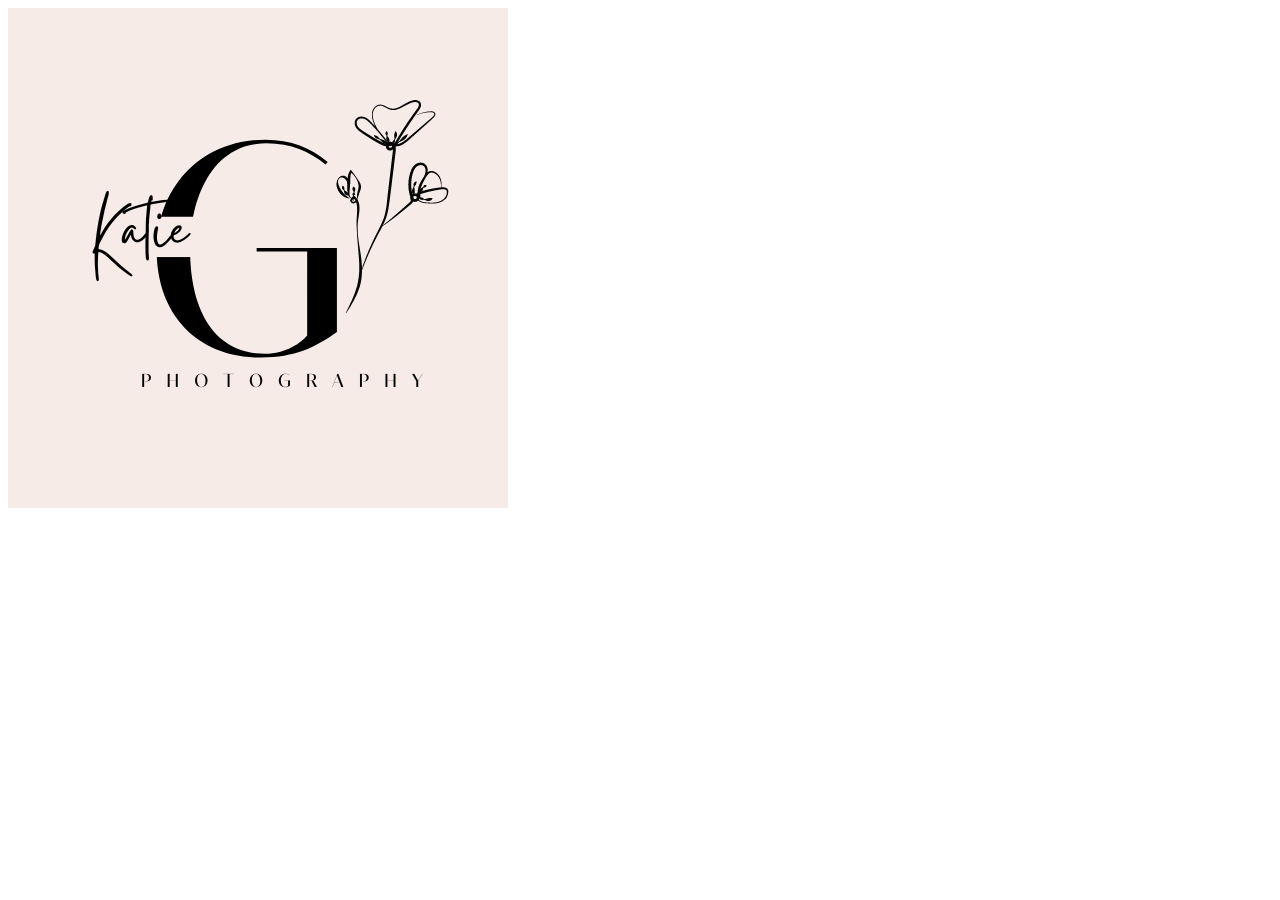
==== index.html @ 92a8cce5 "fontcolor" ====
<!DOCTYPE html>
<html lang="en">
<head>
    <meta charset="UTF-8">
    <meta http-equiv="X-UA-Compatible" content="IE=edge">
    <meta name="viewport" content="width=device-width, initial-scale=1.0">
    <title>Document</title>
    <link rel="styles" type="style" href="site-plan.css">
</head>
<body>
    <img src="images/KGL.png" alt="logo">
</body>
</html>
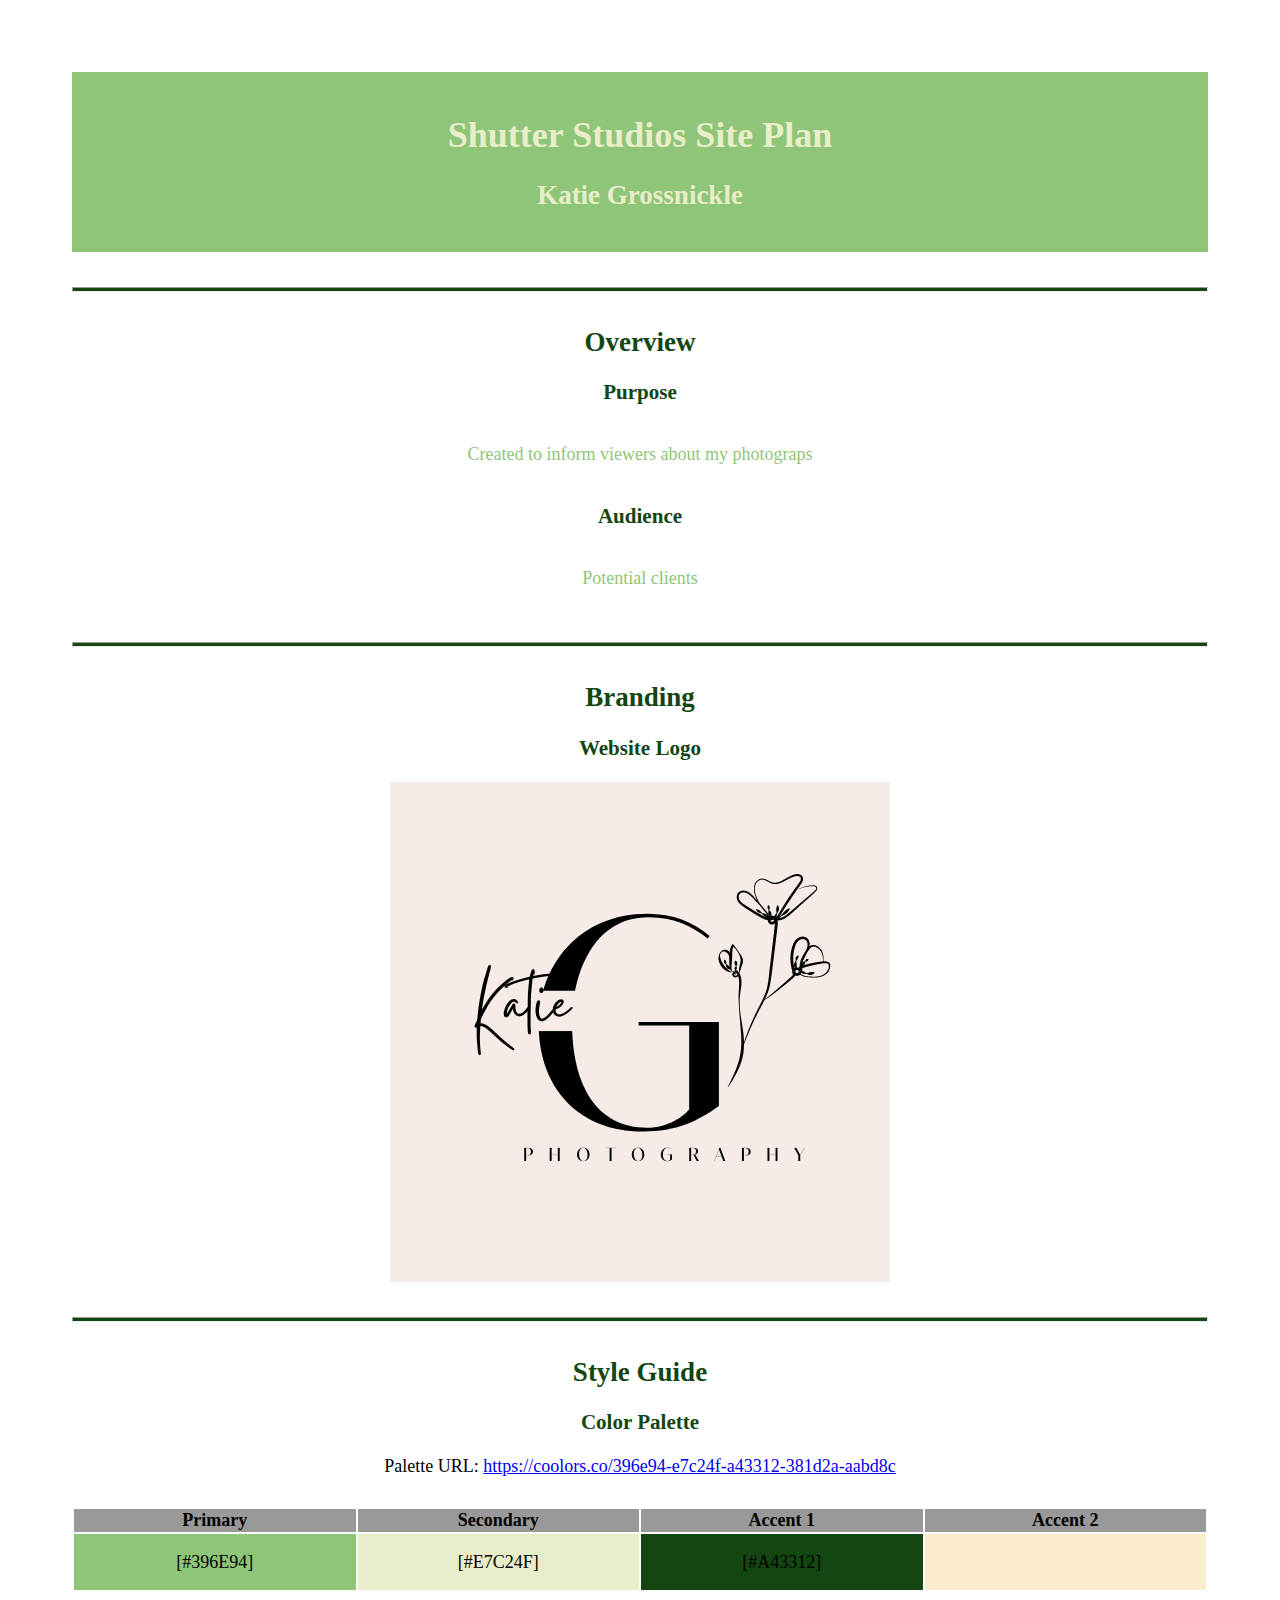
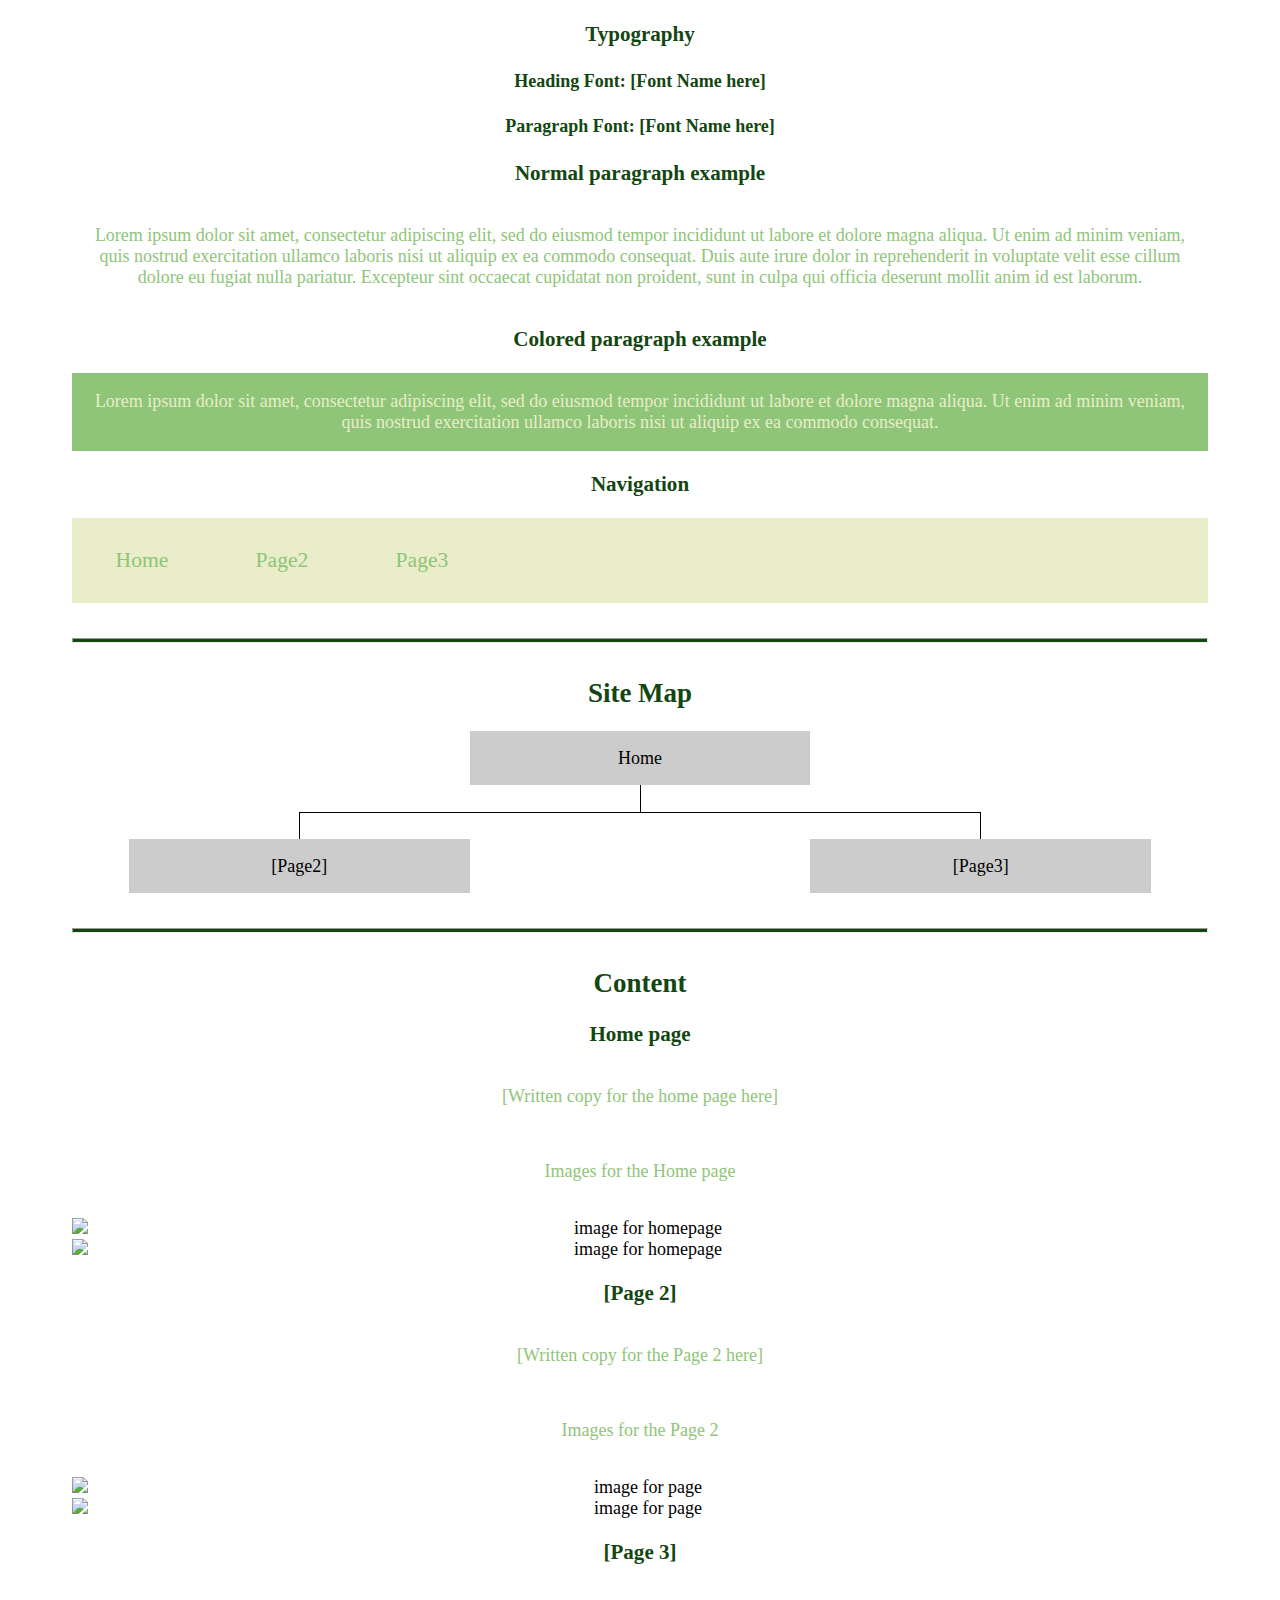
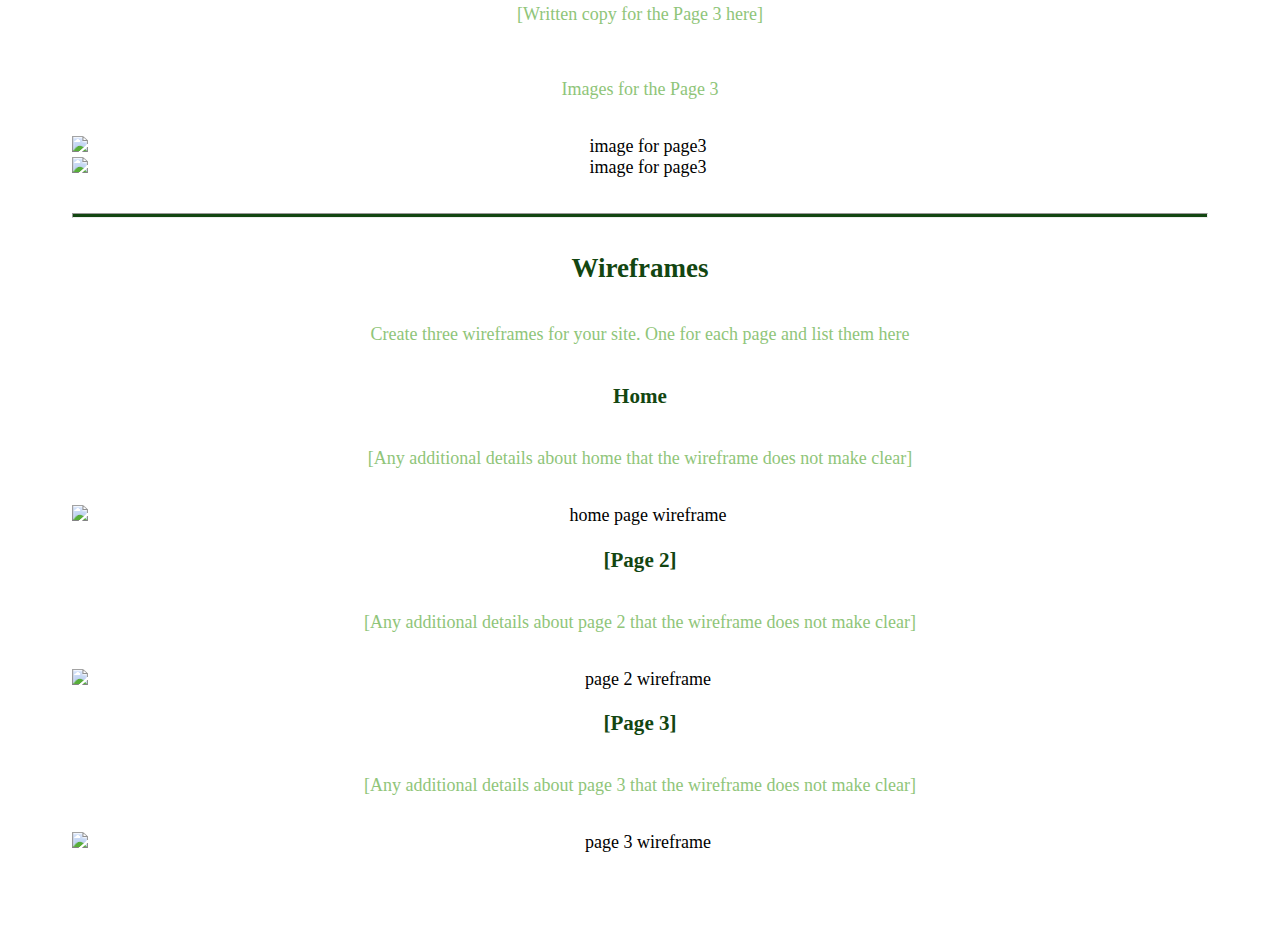
==== commit 22bc8929: "css" ====
--- a/index.html
+++ b/index.html
@@ -1,13 +1,179 @@
+
 <!DOCTYPE html>
-<html lang="en">
-<head>
-    <meta charset="UTF-8">
-    <meta http-equiv="X-UA-Compatible" content="IE=edge">
-    <meta name="viewport" content="width=device-width, initial-scale=1.0">
-    <title>Document</title>
-    <link rel="styles" type="style" href="site-plan.css">
-</head>
-<body>
-    <img src="images/KGL.png" alt="logo">
-</body>
+<html lang="en-us">
+    
+  <head>
+    <meta charset="utf-8">
+    <title>Site Plan</title>
+    <link type="text/css" rel="stylesheet" href="styles/site-plan.css">
+  </head>
+
+  <body>
+    <header>
+      <h1> Shutter Studios Site Plan</h1>
+      <h2>Katie Grossnickle</h2>
+      <!-- In the header above, add the name or your site, your name and class number. For example if you are in section 3 you would put WDD 130.03 -->
+    </header>
+    <main>
+
+      <!-- ------------------------Steps 2-3------------------------------ -->
+      <hr>
+      <h2>Overview</h2>
+      <h3>Purpose</h3>
+      <p>Created to inform viewers about my photograps</p>  <!-- change this -->
+
+
+      <h3>Audience</h3>
+      <p>Potential clients</p>  <!-- change this -->
+
+      <hr>
+      <h2>Branding</h2>
+      <h3>Website Logo</h3>
+      <!-- Replace this with some sort of logo for your site.  A logo can be as simple as the name of your site in a nice font :) -->
+      <img src="images/KGL.png" alt="logo">
+      <hr>
+      <h2>
+        Style Guide
+      </h2>
+
+      <!-- ------------------------Steps 4-8------------------------------ -->
+
+      <h3>
+        Color Palette
+      </h3>
+      <!--  The colors you choose for a website are one of the most important decisions you will make. Follow the instructions on the activity in iLearn then return and replace the color codes below with the hex color codes (the 6 digit numbers that show at the bottom of each color) for the colors you have chosen below.  You should have at least 2 colors but do not have to fill in all 4 if you do not need them.  -->
+
+      <!-- Copy and paste the URL to your finished palette below Make sure to paste it into both spots -->
+      Palette URL: <a href="https://coolors.co/396e94-e7c24f-a43312-381d2a-aabd8c" target="_blank">https://coolors.co/396e94-e7c24f-a43312-381d2a-aabd8c</a>
+
+
+      <table class="colors">
+        <tr><th>Primary</th><th>Secondary</th><th>Accent 1</th><th>Accent 2</th></tr>
+        <!-- Replace the numbers in the boxes below with your hex color codes. Then switch to the site-plan.css file and change your colors there as well. -->
+        <tr><td class="primary">[#396E94]</td><td class="secondary">[#E7C24F]</td><td class="accent1">[#A43312]</td><td class="accent2"></td></tr>
+      </table>
+
+      <!-- ------------------------Step 9------------------------------ -->
+
+      <h3>
+        Typography
+      </h3>
+      <!-- Choose a font for your paragraphs (body copy) and headlines. What font(s) have you chosen? Why did you choose what you did?  Make sure to review the list of web safe fonts at W3Schools.org as a starting point.  Think also about which of your colors above you might use for background and font colors. -->
+
+      <h4>
+        Heading Font: [Font Name here]  <!-- change this -->
+      </h4>
+      <h4>
+        Paragraph Font: [Font Name here]  <!-- change this -->
+      </h4>
+      <h3>
+        Normal paragraph example
+      </h3>
+      <p>
+        Lorem ipsum dolor sit amet, consectetur adipiscing elit, sed do eiusmod tempor incididunt ut labore et dolore magna aliqua. Ut enim ad minim veniam, quis nostrud exercitation ullamco laboris nisi ut aliquip ex ea commodo consequat. Duis aute irure dolor in reprehenderit in voluptate velit esse cillum dolore eu fugiat nulla pariatur. Excepteur sint occaecat cupidatat non proident, sunt in culpa qui officia deserunt mollit anim id est laborum.
+      </p>
+      <h3>
+        Colored paragraph example
+      </h3>
+      <p class="colored">
+        Lorem ipsum dolor sit amet, consectetur adipiscing elit, sed do eiusmod tempor incididunt ut labore et dolore magna aliqua. Ut enim ad minim veniam, quis nostrud exercitation ullamco laboris nisi ut aliquip ex ea commodo consequat. 
+      </p>
+
+      <!-- ------------------------Step 10------------------------------ -->
+
+      <h3>
+        Navigation
+      </h3>
+      <!-- Think about how you want your navigation bar to look. In the site-plan.css file change the colors to your colors to get the look you desire. --> 
+      <nav>
+        <a href="#">Home</a>
+        <a href="#">Page2</a>
+        <a href="#">Page3</a>
+      </nav>
+      <hr>
+      <h2>
+        Site Map
+      </h2>
+      <div class="sitemap">
+        <div class="sm-home">
+          Home
+        </div>
+        <div class="sm-page2">
+          [Page2] <!-- change this -->
+        </div>
+        <div class="sm-page3">
+          [Page3]  <!-- change this -->
+        </div>
+
+        <div class="top">
+          &nbsp;
+        </div>
+        <div class="left">
+          &nbsp;
+        </div>
+        <div class="right">
+          &nbsp;
+        </div>
+
+      </div>
+
+      <!-- --------Content Section -------------- -->
+      <hr>
+      <h2>
+        Content
+      </h2>
+      <h3>Home page</h3>
+      <p>
+        [Written copy for the home page here]
+      </p>
+      <p>Images for the Home page</p>
+        <img src="#" alt="image for homepage">
+        <img src="#" alt="image for homepage">
+
+      </ul>
+      <h3>[Page 2]</h3>
+      <p>
+        [Written copy for the Page 2 here]
+      </p>
+      <p>Images for the Page 2</p>
+        <img src="#" alt="image for page">
+        <img src="#" alt="image for page">
+
+      </ul>
+      <h3>[Page 3]</h3>
+      <p>
+        [Written copy for the Page 3 here]
+      </p>
+      <p>Images for the Page 3</p>
+        <img src="#" alt="image for page3">
+        <img src="#" alt="image for page3">
+
+      </ul>
+      <hr>
+      <h2>
+        Wireframes
+      </h2>
+      <p>
+        Create three wireframes for your site. One for each page and list them here</p>
+
+      <h3>Home</h3>
+      <p>         
+        [Any additional details about home that the wireframe does not make clear]
+      </p>
+      <img src="#" alt="home page wireframe">
+
+      <h3>[Page 2]</h3>
+      <p>         
+        [Any additional details about page 2 that the wireframe does not make clear]
+      </p>
+      <img src="#" alt="page 2 wireframe">
+
+      <h3>[Page 3]</h3>
+      <p>         
+        [Any additional details about page 3 that the wireframe does not make clear]
+      </p>
+      <img src="#" alt="page 3 wireframe">
+    </main>
+  </body>
+
 </html>--- a/styles/site-plan.css
+++ b/styles/site-plan.css
@@ -0,0 +1,175 @@
+/* if you are using any Google fonts change the font names below to your fonts. 
+Any spaces in your font name should be replaced with a +. 
+Fonts are separated by a | */
+@import url('https://https://fonts.google.com/share?selection.family=Julius%20Sans%20One%7CMarcellus.googleapis.com/css?family=IM+Fell+French+Canon+SC|Lato');
+
+:root {
+  /* change the values below to your colors from your palette */
+  --primary-color: #8fc579 ;
+  --secondary-color: #E9EDC9 ;
+  --accent1-color: #134611;
+  --accent2-color: #faedcd;
+
+  /* change the values below to your chosen font(s) */
+  --heading-font: "Julius Sans One";
+  --paragraph-font: "Marcellus";
+
+  /* these colors below should be chosen from among your palette colors above */
+  --headline-color-on-white: #134611;  /* headlines on a white background */ 
+  --headline-color-on-color: #E9EDC9; /* headlines on a colored background */ 
+  --paragraph-color-on-white: #8fc579; /* paragraph text on a white background */ 
+  --paragraph-color-on-color: #E9EDC9; /* paragraph text on a colored background */ 
+  --paragraph-background-color: #8fc579  ;
+  --nav-link-color: #8fc579;
+  --nav-background-color: #E9EDC9;
+  --nav-hover-link-color: #E9EDC9;
+  --nav-hover-background-color: #8fc579;
+}
+
+
+/*  Look around below...but DON'T CHANGE ANYTHING! */
+
+body {
+  max-width: 1200px;
+  margin: 0 auto;
+  padding: 4em;
+  font-size: 18px;
+  text-align: center;
+}
+img {
+  display: block;
+  margin: 0 auto;
+}
+h1, h2, h3, h4, h5, h6 {
+  font-family: var(--heading-font);
+  color: var(--headline-color-on-white);
+}
+h2 {
+  text-align: center;
+}
+hr {
+  height: 3px;
+  margin: 35px 0;
+  background: var(--accent1-color);
+}
+header {
+  padding: 1em;
+  text-align: center;
+  color: var(--headline-color-on-color);
+  background-color: var(--paragraph-background-color);
+}
+header > h1, header > h2 {
+  color: var(--headline-color-on-color);
+}
+
+p {
+  font-family: var(--paragraph-font);
+  color: var(--paragraph-color-on-white);
+  padding: 1em;
+}
+.colors {
+  width: 100%;
+  min-width: 350px;
+  margin: 30px auto;
+  text-align: center;
+}
+.colors th {
+  background-color: #999;
+}
+.colors td{
+  width: 25%;
+  height: 3em;
+}
+
+.primary {
+  background-color: var(--primary-color);
+}
+.secondary {
+  background-color: var(--secondary-color);
+}
+.accent1 {
+  background-color: var(--accent1-color);
+}
+.accent2{
+  background-color: var(--accent2-color);
+}
+
+p.colored {
+  background-color: var(--paragraph-background-color);
+  color: var(--paragraph-color-on-color);
+}
+
+nav {
+  background-color: var(--nav-background-color);
+  line-height: 3em;
+  text-align: center;
+  font-size: 1.2em;
+}
+nav  {
+  list-style-type: none;
+  display: flex;
+
+}
+nav a {
+  padding:1em;
+  min-width: 120px;
+  text-decoration: none;
+  padding: 10px;
+
+}
+nav a:link, nav a:visited {
+  color: var(--nav-link-color);
+}
+nav a:hover {
+  color: var(--nav-hover-link-color);
+  background-color: var(--nav-hover-background-color);
+}
+
+.sitemap {
+  display: grid;
+  justify-content: center;
+
+  grid-template-columns: repeat(6, 15%);
+  grid-template-rows: 3em 1.5em 1.5em 3em;
+  grid-template-areas: ". . home home . ."
+    ". . . top . ."
+    ". left left right right ."
+    "page2 page2 . . page3 page3";
+}
+.sitemap > div {
+
+  text-align: center;
+
+}
+.sm-home {
+  grid-area: home;
+  background-color: #ccc;
+  line-height: 3em;
+}
+.sm-page2 {
+  grid-area: page2;
+  background-color: #ccc;
+  line-height: 3em;
+}
+.sm-page3 {
+  grid-area: page3;
+  background-color: #ccc;
+  line-height: 3em;
+}
+
+.top {
+  grid-area: top;
+  border-left: 1px solid;
+}
+
+.left {
+  grid-area: left;
+  border-top: 1px solid;
+  border-left: 1px solid;
+}
+
+.right {
+  grid-area: right;
+  border-top: 1px solid;
+  border-right: 1px solid;
+}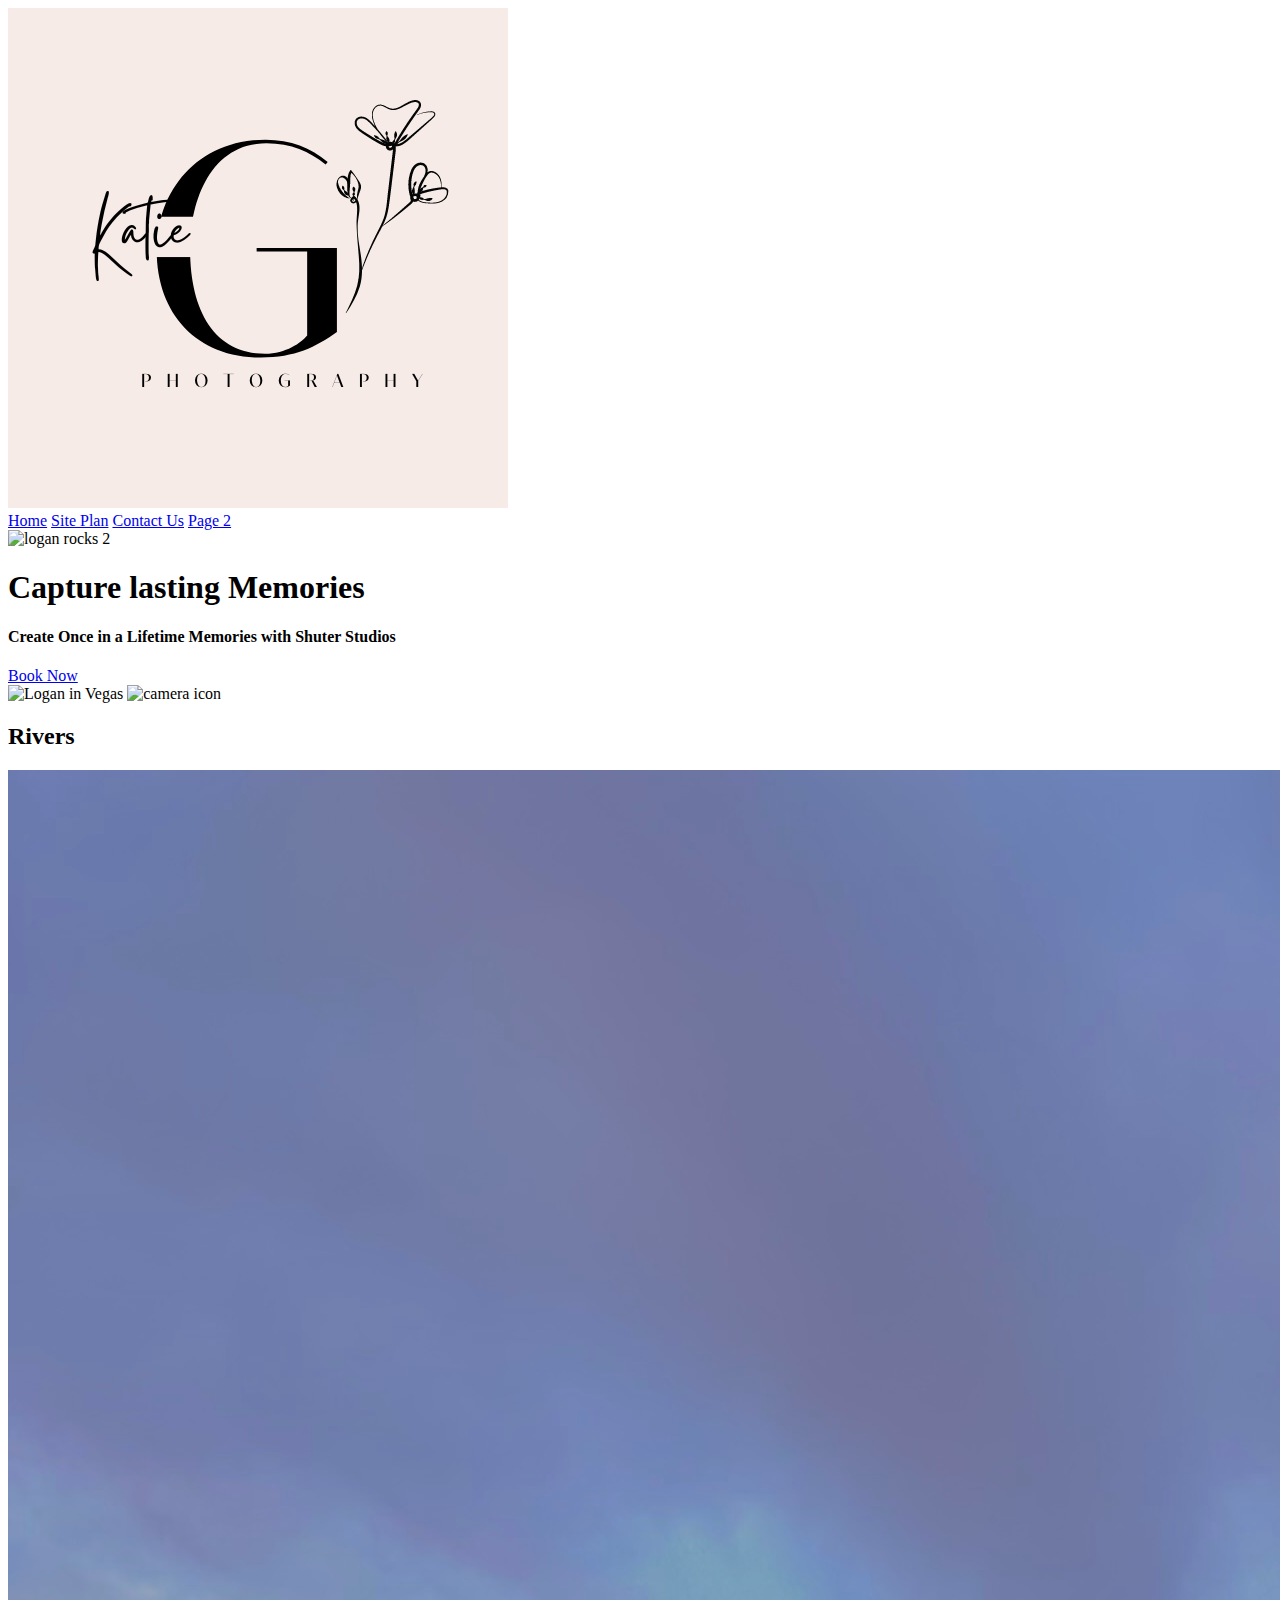
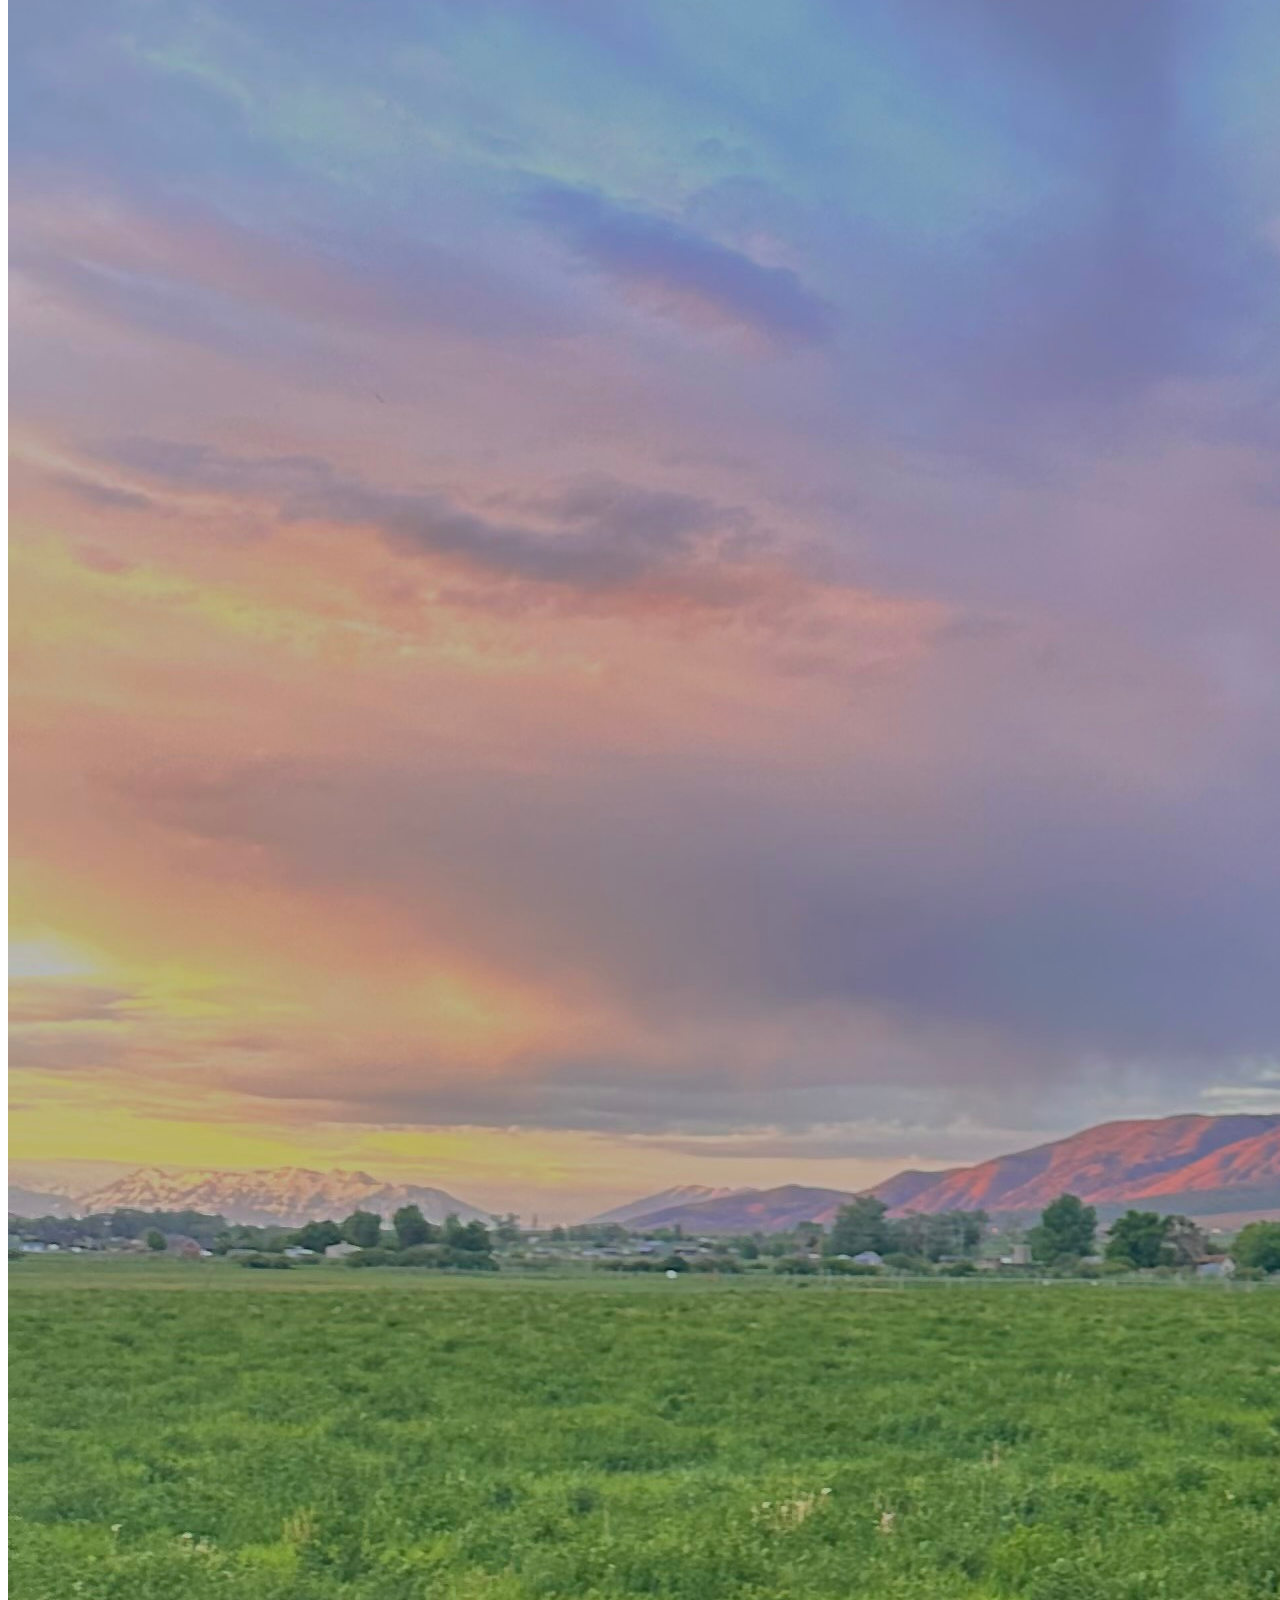
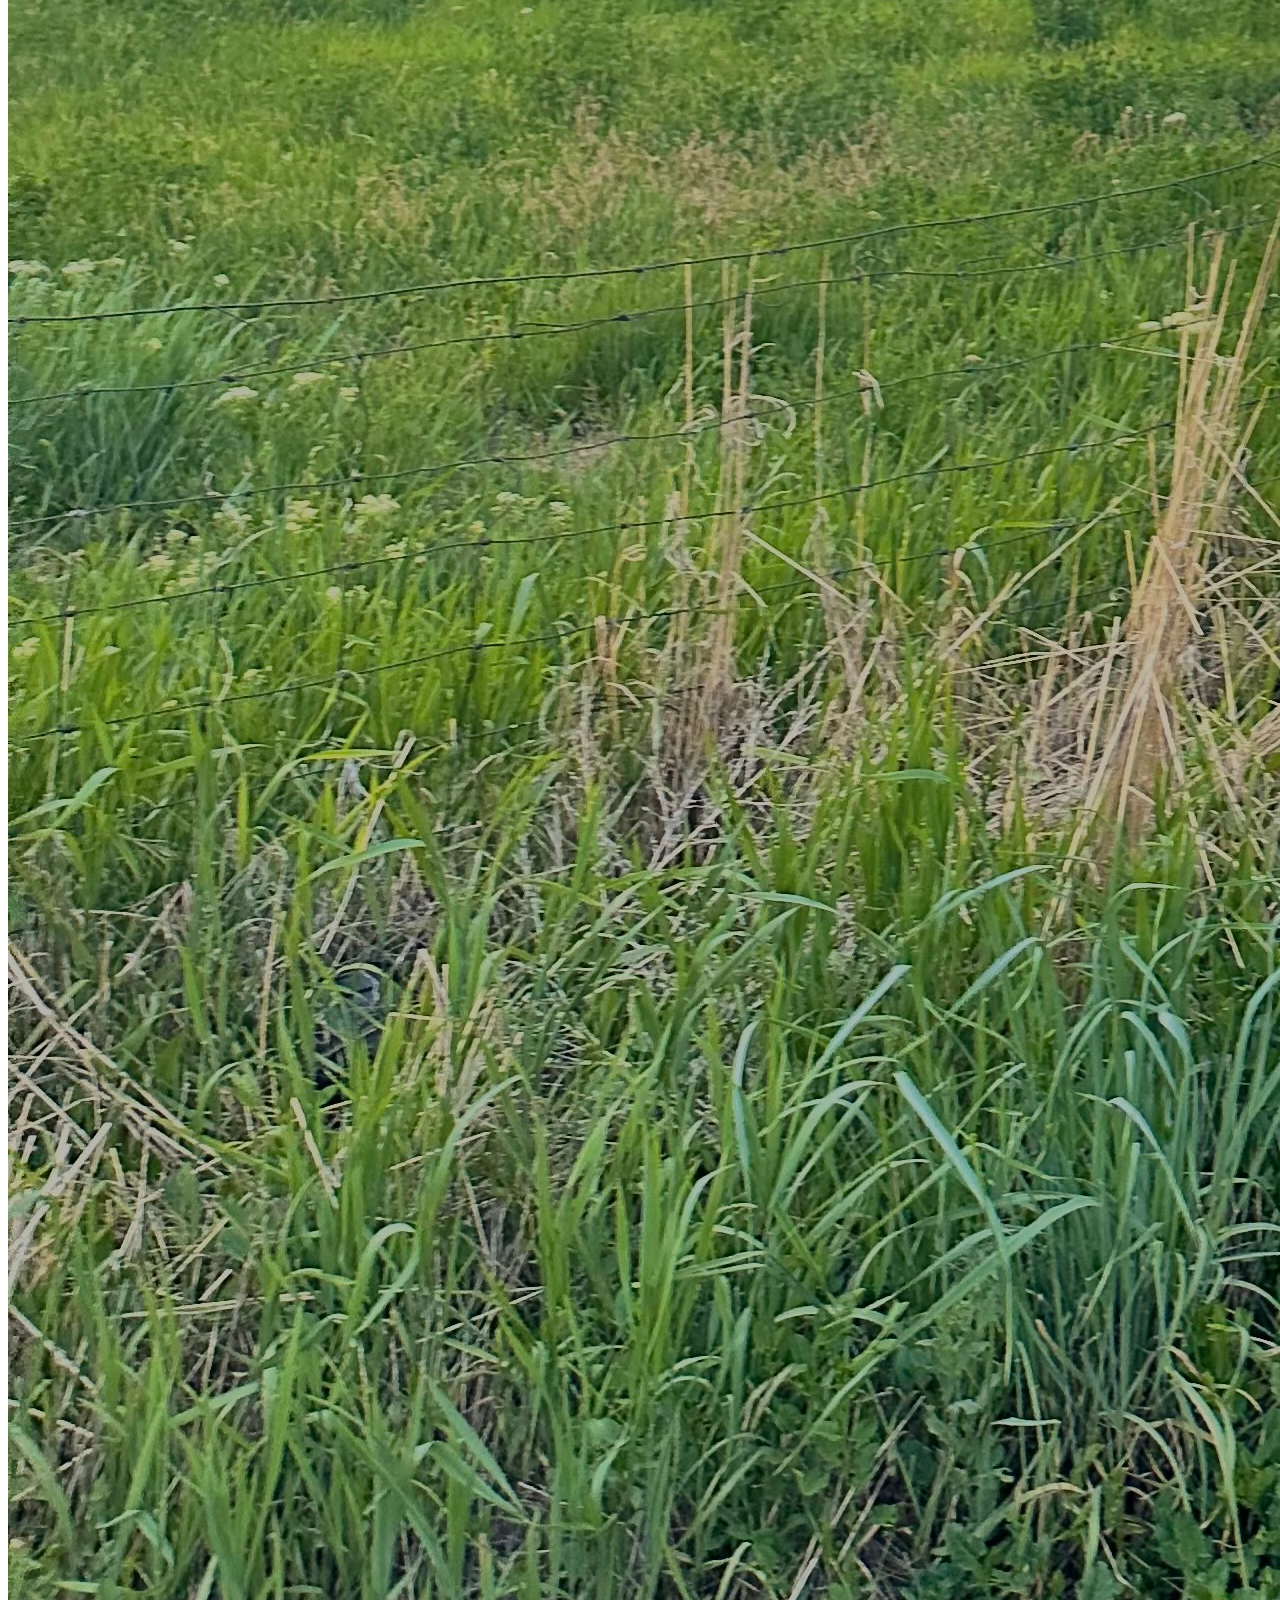
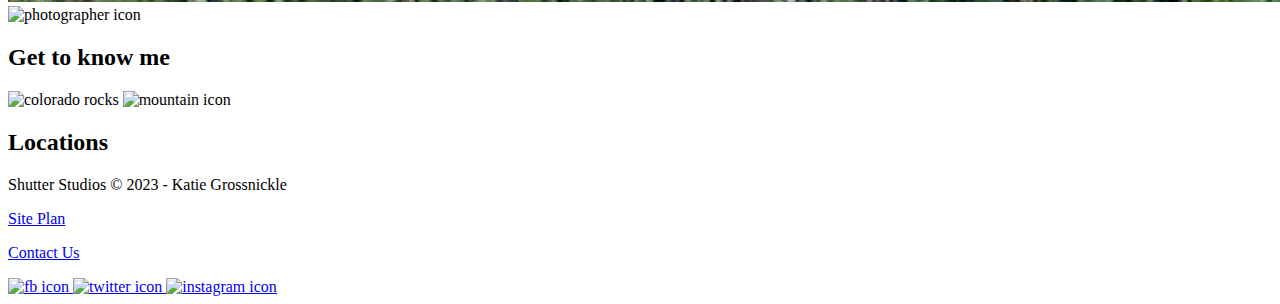
==== commit fb6721ca: "3pages" ====
--- a/index.html
+++ b/index.html
@@ -1,179 +1,72 @@
-
+<!-- https://katiegro.github.io/WDD/wwr/index.html-->
 <!DOCTYPE html>
-<html lang="en-us">
+<html lang="en">
+<head>
+    <link rel="stylesheet" href="styles/style.css">
+    <meta charset="UTF-8">
+    <meta http-equiv="X-UA-Compatible" content="IE=edge">
+    <meta name="viewport" content="width=device-width, initial-scale=1.0">
+    <title>Shutter Studios| Home</title>
+</head>
+<body>
+    <div id="content">
     
-  <head>
-    <meta charset="utf-8">
-    <title>Site Plan</title>
-    <link type="text/css" rel="stylesheet" href="styles/site-plan.css">
-  </head>
-
-  <body>
     <header>
-      <h1> Shutter Studios Site Plan</h1>
-      <h2>Katie Grossnickle</h2>
-      <!-- In the header above, add the name or your site, your name and class number. For example if you are in section 3 you would put WDD 130.03 -->
+        <a id="logo_link" href="index.html">
+            <img class="logo" src="images/KGL.png" alt="Shutter Studios">
+        </a>
+        <nav>
+            <a href="index.html">Home</a>
+            <a href="site-plan.html">Site Plan</a>
+            <a href="contactus.html">Contact Us</a>
+            <a href="#">Page 2</a>  
+        </nav>
     </header>
-    <main>
-
-      <!-- ------------------------Steps 2-3------------------------------ -->
-      <hr>
-      <h2>Overview</h2>
-      <h3>Purpose</h3>
-      <p>Created to inform viewers about my photograps</p>  <!-- change this -->
-
-
-      <h3>Audience</h3>
-      <p>Potential clients</p>  <!-- change this -->
-
-      <hr>
-      <h2>Branding</h2>
-      <h3>Website Logo</h3>
-      <!-- Replace this with some sort of logo for your site.  A logo can be as simple as the name of your site in a nice font :) -->
-      <img src="images/KGL.png" alt="logo">
-      <hr>
-      <h2>
-        Style Guide
-      </h2>
-
-      <!-- ------------------------Steps 4-8------------------------------ -->
-
-      <h3>
-        Color Palette
-      </h3>
-      <!--  The colors you choose for a website are one of the most important decisions you will make. Follow the instructions on the activity in iLearn then return and replace the color codes below with the hex color codes (the 6 digit numbers that show at the bottom of each color) for the colors you have chosen below.  You should have at least 2 colors but do not have to fill in all 4 if you do not need them.  -->
-
-      <!-- Copy and paste the URL to your finished palette below Make sure to paste it into both spots -->
-      Palette URL: <a href="https://coolors.co/396e94-e7c24f-a43312-381d2a-aabd8c" target="_blank">https://coolors.co/396e94-e7c24f-a43312-381d2a-aabd8c</a>
-
-
-      <table class="colors">
-        <tr><th>Primary</th><th>Secondary</th><th>Accent 1</th><th>Accent 2</th></tr>
-        <!-- Replace the numbers in the boxes below with your hex color codes. Then switch to the site-plan.css file and change your colors there as well. -->
-        <tr><td class="primary">[#396E94]</td><td class="secondary">[#E7C24F]</td><td class="accent1">[#A43312]</td><td class="accent2"></td></tr>
-      </table>
-
-      <!-- ------------------------Step 9------------------------------ -->
-
-      <h3>
-        Typography
-      </h3>
-      <!-- Choose a font for your paragraphs (body copy) and headlines. What font(s) have you chosen? Why did you choose what you did?  Make sure to review the list of web safe fonts at W3Schools.org as a starting point.  Think also about which of your colors above you might use for background and font colors. -->
-
-      <h4>
-        Heading Font: [Font Name here]  <!-- change this -->
-      </h4>
-      <h4>
-        Paragraph Font: [Font Name here]  <!-- change this -->
-      </h4>
-      <h3>
-        Normal paragraph example
-      </h3>
-      <p>
-        Lorem ipsum dolor sit amet, consectetur adipiscing elit, sed do eiusmod tempor incididunt ut labore et dolore magna aliqua. Ut enim ad minim veniam, quis nostrud exercitation ullamco laboris nisi ut aliquip ex ea commodo consequat. Duis aute irure dolor in reprehenderit in voluptate velit esse cillum dolore eu fugiat nulla pariatur. Excepteur sint occaecat cupidatat non proident, sunt in culpa qui officia deserunt mollit anim id est laborum.
-      </p>
-      <h3>
-        Colored paragraph example
-      </h3>
-      <p class="colored">
-        Lorem ipsum dolor sit amet, consectetur adipiscing elit, sed do eiusmod tempor incididunt ut labore et dolore magna aliqua. Ut enim ad minim veniam, quis nostrud exercitation ullamco laboris nisi ut aliquip ex ea commodo consequat. 
-      </p>
-
-      <!-- ------------------------Step 10------------------------------ -->
-
-      <h3>
-        Navigation
-      </h3>
-      <!-- Think about how you want your navigation bar to look. In the site-plan.css file change the colors to your colors to get the look you desire. --> 
-      <nav>
-        <a href="#">Home</a>
-        <a href="#">Page2</a>
-        <a href="#">Page3</a>
-      </nav>
-      <hr>
-      <h2>
-        Site Map
-      </h2>
-      <div class="sitemap">
-        <div class="sm-home">
-          Home
+    <div id="hero">
+        <div id="hero-box">
+            <img id="hero-img" src="images/loganrocks2.JPG" alt="logan rocks 2">
         </div>
-        <div class="sm-page2">
-          [Page2] <!-- change this -->
+        <section id="hero-msg">
+            <h1 class="home-title"> Capture lasting Memories</h1>
+            <h4> Create Once in a Lifetime Memories with Shuter Studios </h4>
+            <div class="button-box">
+                <a class="book" href="contactus.html">Book Now</a>  
+             </div>
+        </section>
+    </div>
+    <main class="home-grid">
+        <section class="Styles">
+            <img class="card-img" src="images/logan2.JPG" alt="Logan in Vegas">
+            <img class="icon" src="images/photography.png" alt="camera icon">
+            <h2> Rivers</h2>
+        </section>
+        <section class="personal">
+            <img class="card-img" src="images/mephoto.jpeg" alt="me with camera">
+            <img class="icon" src="images/photographer.png" alt="photographer icon">
+            <h2>Get to know me</h2>
+        </section>
+        <section class="locations-card"> 
+            <img class="card-img" src="images/IMG-0906.jpg" alt="colorado rocks">
+            <img class="icon" src="images/mountain.png" alt="mountain icon">
+            <h2>Locations</h2>
+        </section>
+    </main>
+    <footer>
+        <p>Shutter Studios &copy; 2023 - Katie Grossnickle </p>
+        <p><a href="site-plan.html">Site Plan</a></p>
+        <p><a href="contactus.html">Contact Us</a></p>
+        <div class="social">
+            <a href="https://facebook.com">
+                <img src="images/facebook.png" alt="fb icon">
+            </a>
+            <a href="https://twitter.com">
+                <img src="images/twitter-sign.png" alt="twitter icon">
+            </a>
+            <a href="https://instagram.com">
+                <img src="images/instagram.png" alt="instagram icon">
+            </a>
         </div>
-        <div class="sm-page3">
-          [Page3]  <!-- change this -->
-        </div>
-
-        <div class="top">
-          &nbsp;
-        </div>
-        <div class="left">
-          &nbsp;
-        </div>
-        <div class="right">
-          &nbsp;
-        </div>
-
-      </div>
-
-      <!-- --------Content Section -------------- -->
-      <hr>
-      <h2>
-        Content
-      </h2>
-      <h3>Home page</h3>
-      <p>
-        [Written copy for the home page here]
-      </p>
-      <p>Images for the Home page</p>
-        <img src="#" alt="image for homepage">
-        <img src="#" alt="image for homepage">
-
-      </ul>
-      <h3>[Page 2]</h3>
-      <p>
-        [Written copy for the Page 2 here]
-      </p>
-      <p>Images for the Page 2</p>
-        <img src="#" alt="image for page">
-        <img src="#" alt="image for page">
-
-      </ul>
-      <h3>[Page 3]</h3>
-      <p>
-        [Written copy for the Page 3 here]
-      </p>
-      <p>Images for the Page 3</p>
-        <img src="#" alt="image for page3">
-        <img src="#" alt="image for page3">
-
-      </ul>
-      <hr>
-      <h2>
-        Wireframes
-      </h2>
-      <p>
-        Create three wireframes for your site. One for each page and list them here</p>
-
-      <h3>Home</h3>
-      <p>         
-        [Any additional details about home that the wireframe does not make clear]
-      </p>
-      <img src="#" alt="home page wireframe">
-
-      <h3>[Page 2]</h3>
-      <p>         
-        [Any additional details about page 2 that the wireframe does not make clear]
-      </p>
-      <img src="#" alt="page 2 wireframe">
-
-      <h3>[Page 3]</h3>
-      <p>         
-        [Any additional details about page 3 that the wireframe does not make clear]
-      </p>
-      <img src="#" alt="page 3 wireframe">
-    </main>
-  </body>
-
-</html>+    </footer>
+</div>
+</body>
+</html>
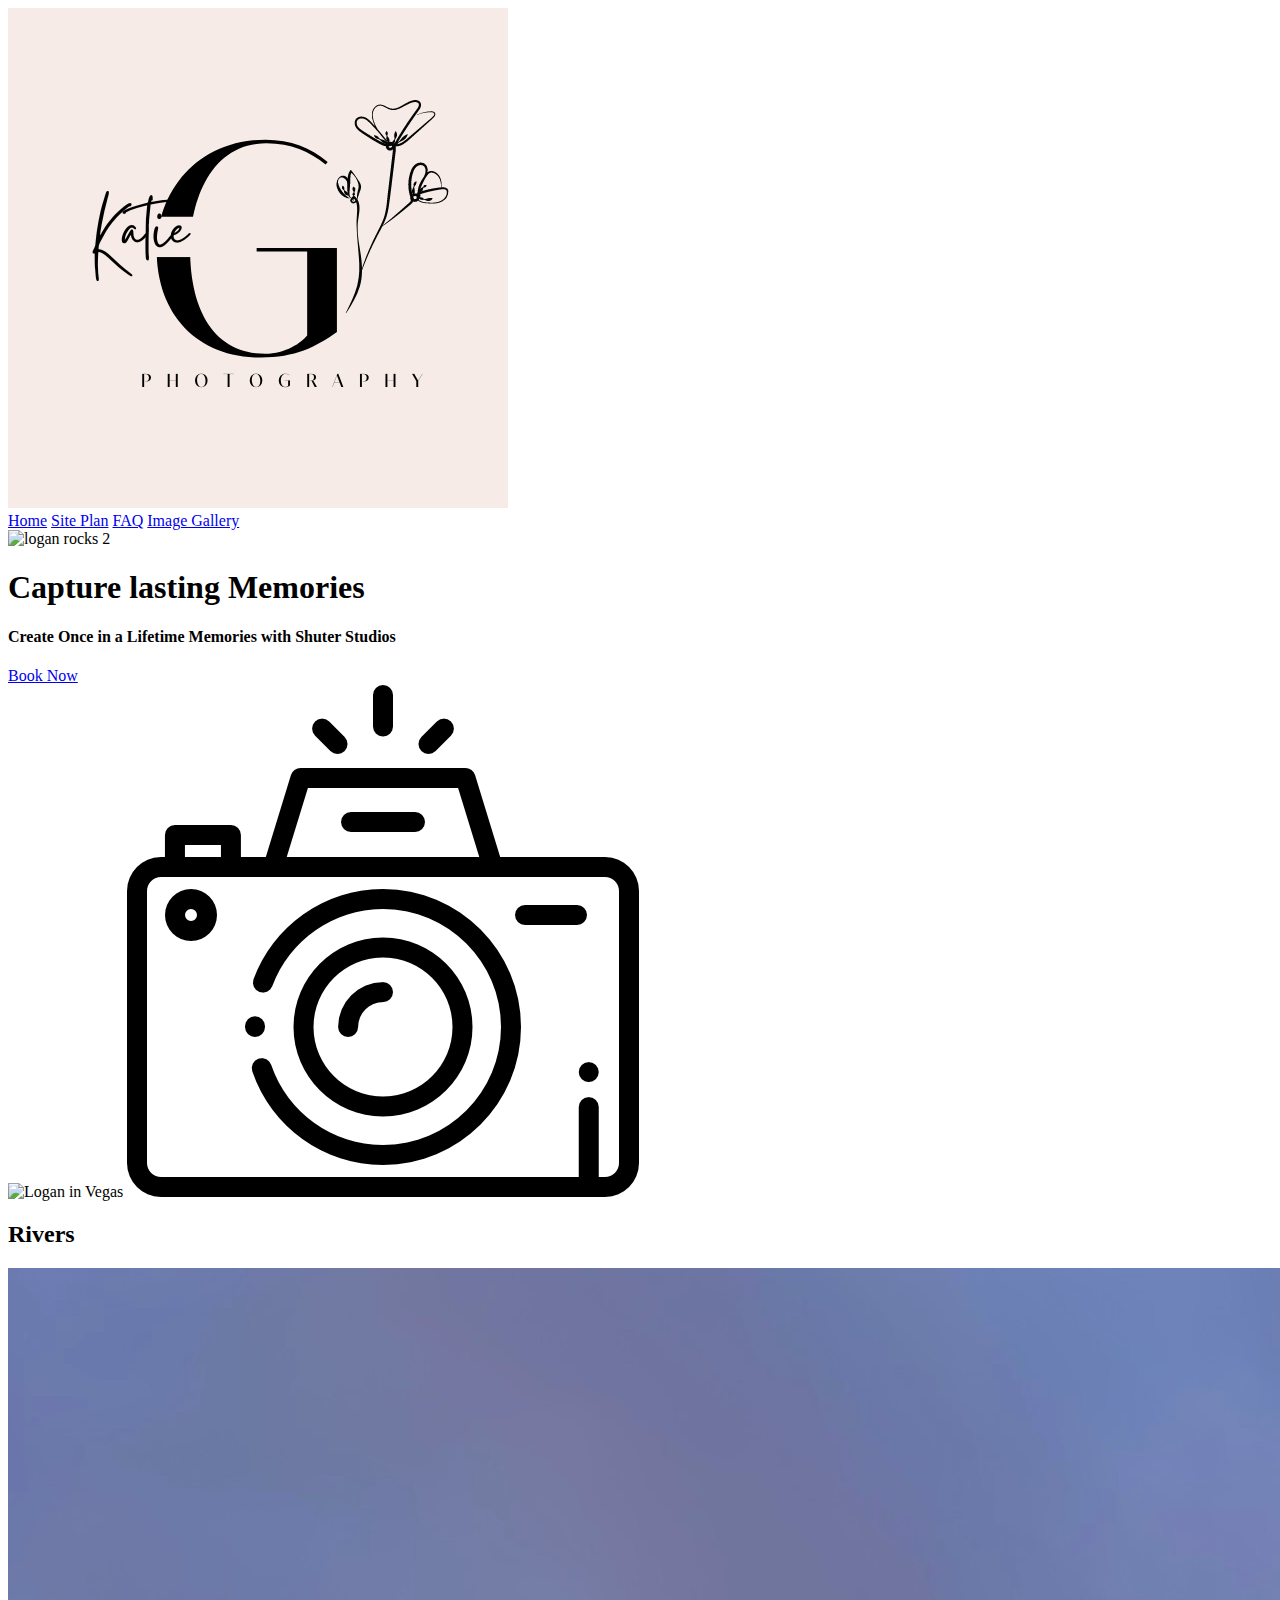
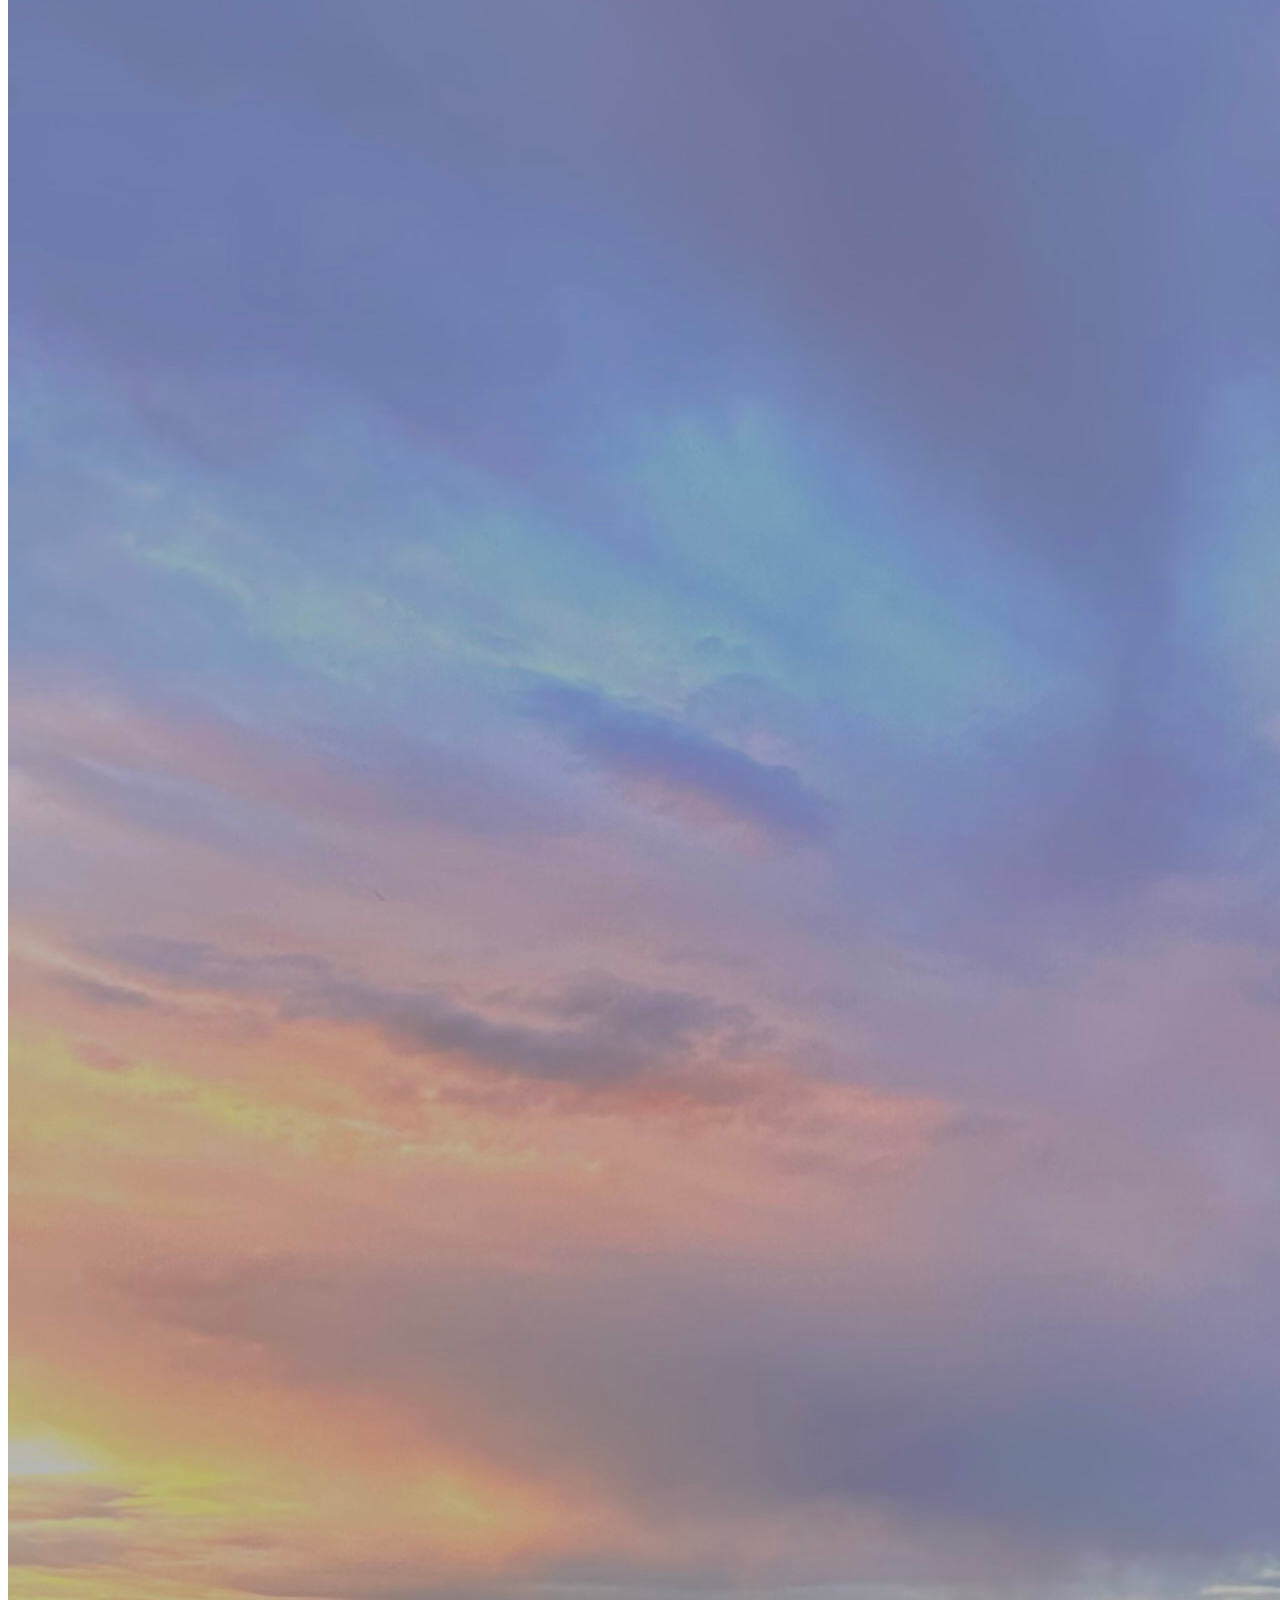
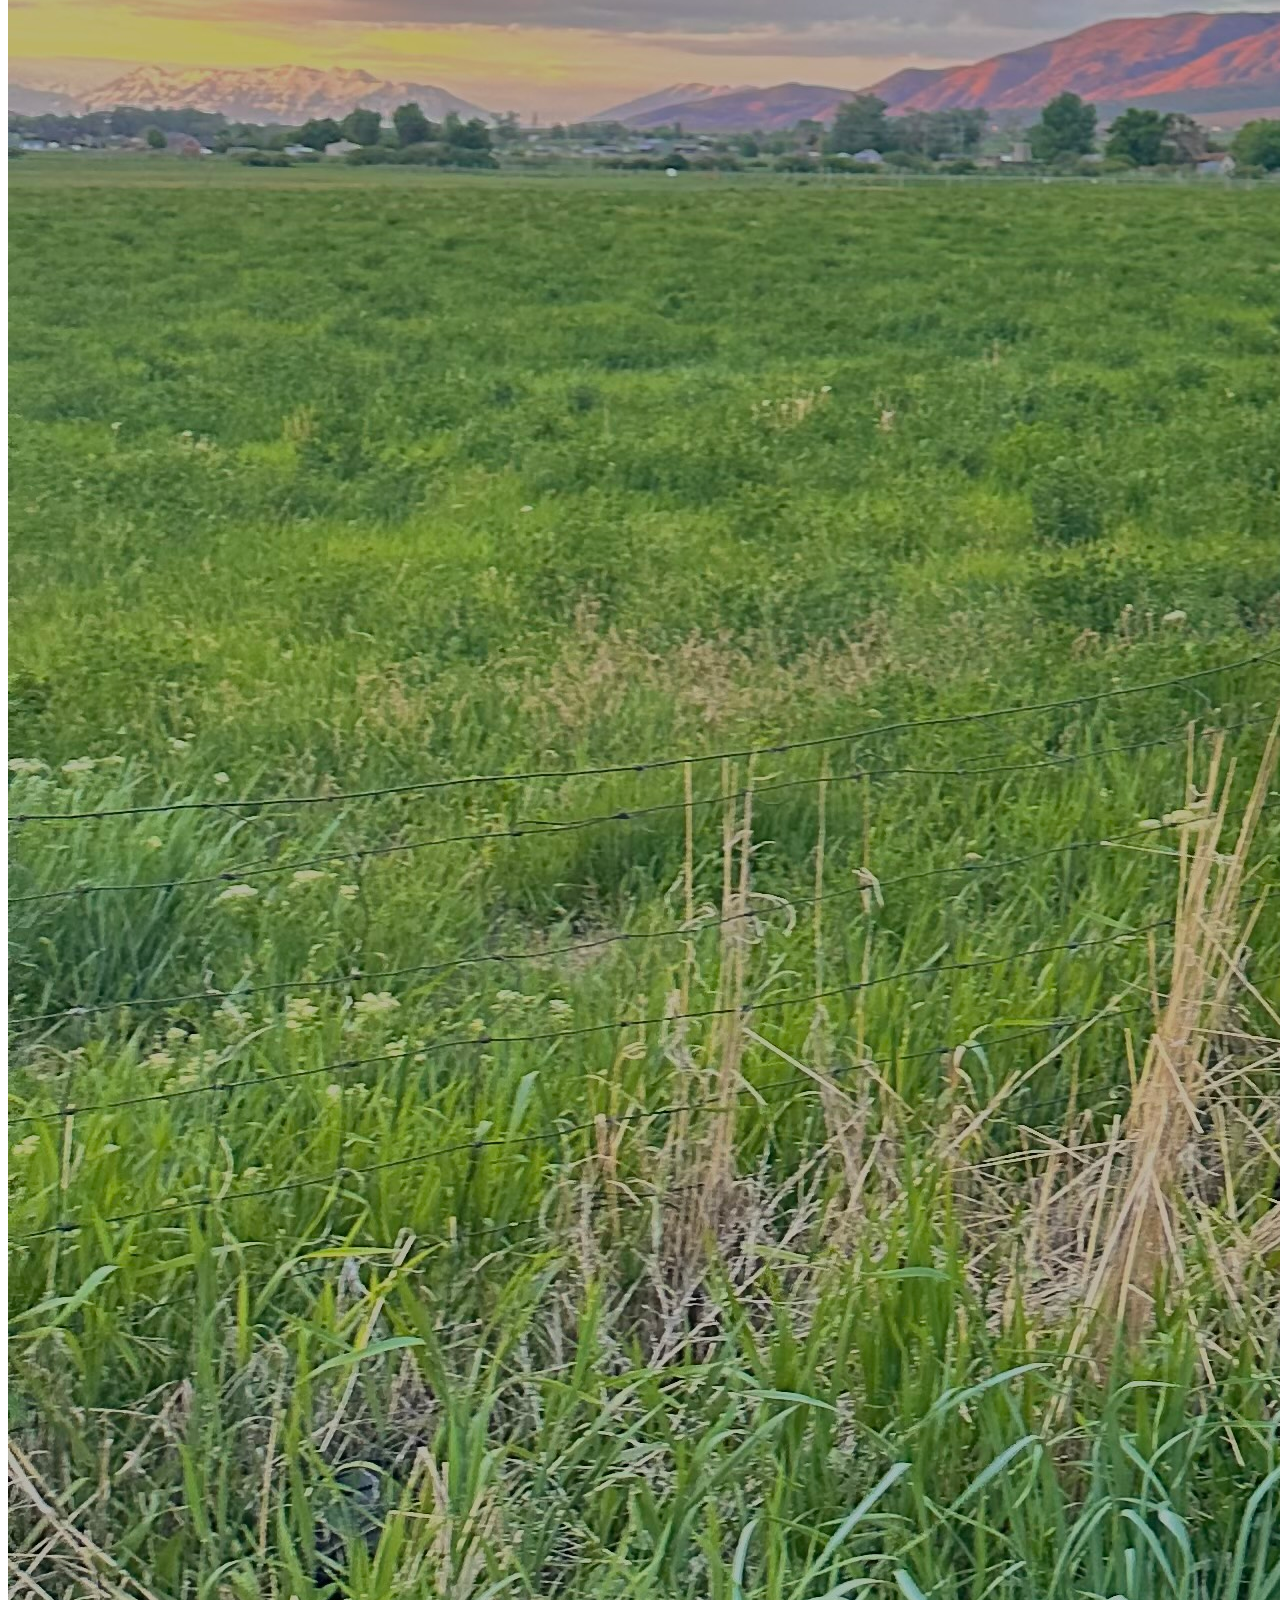
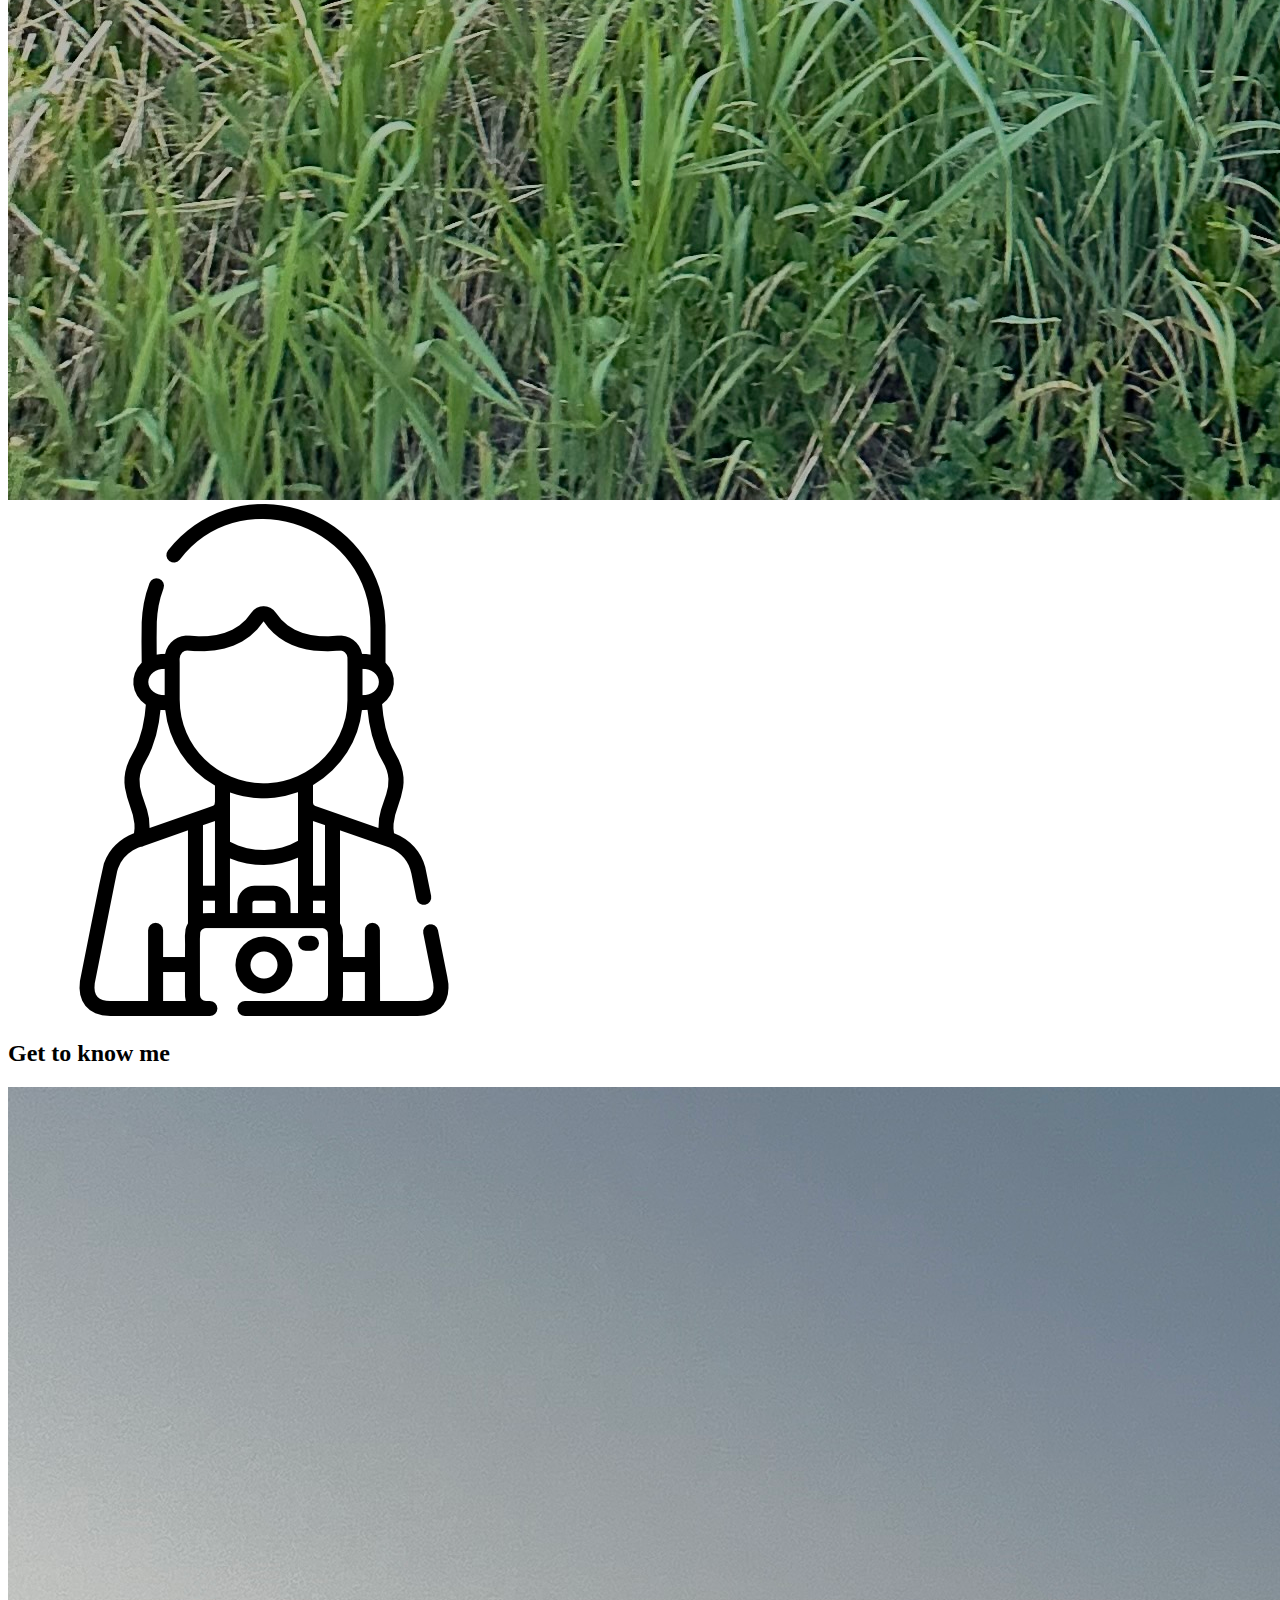
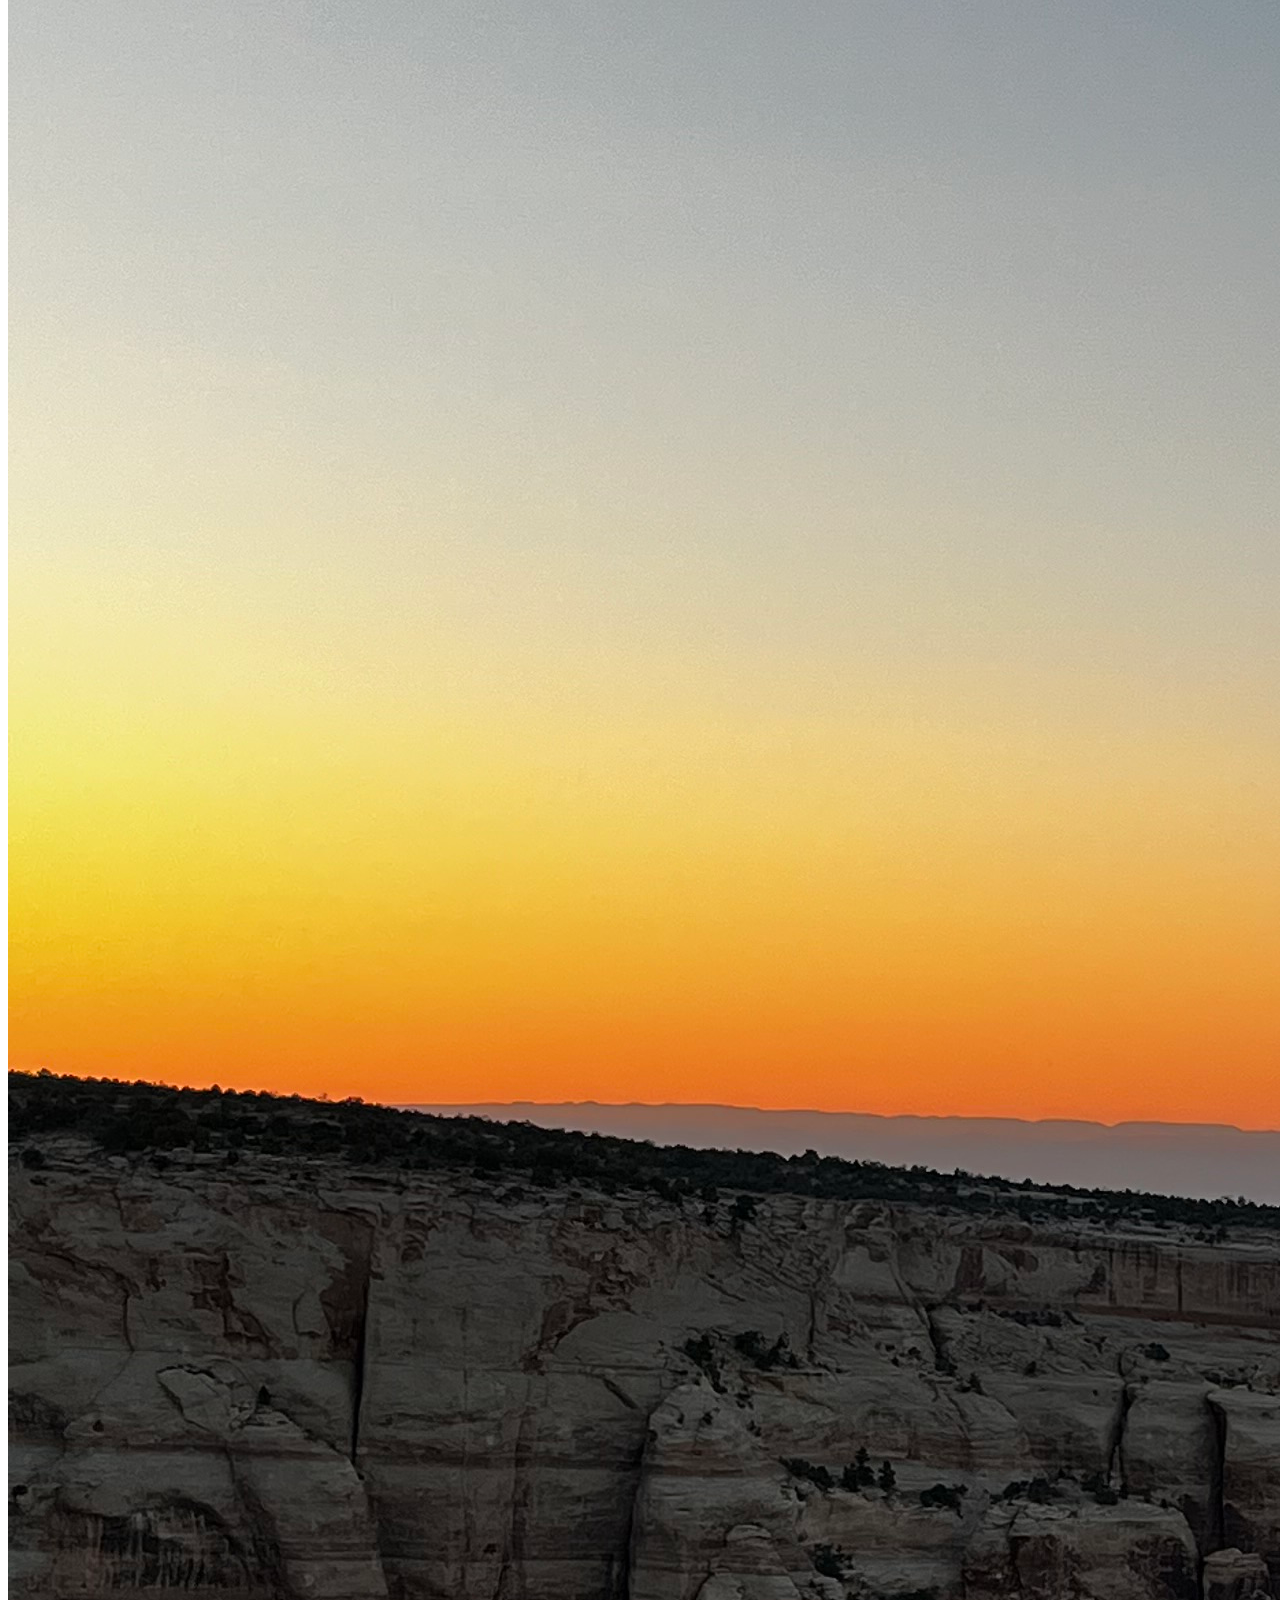
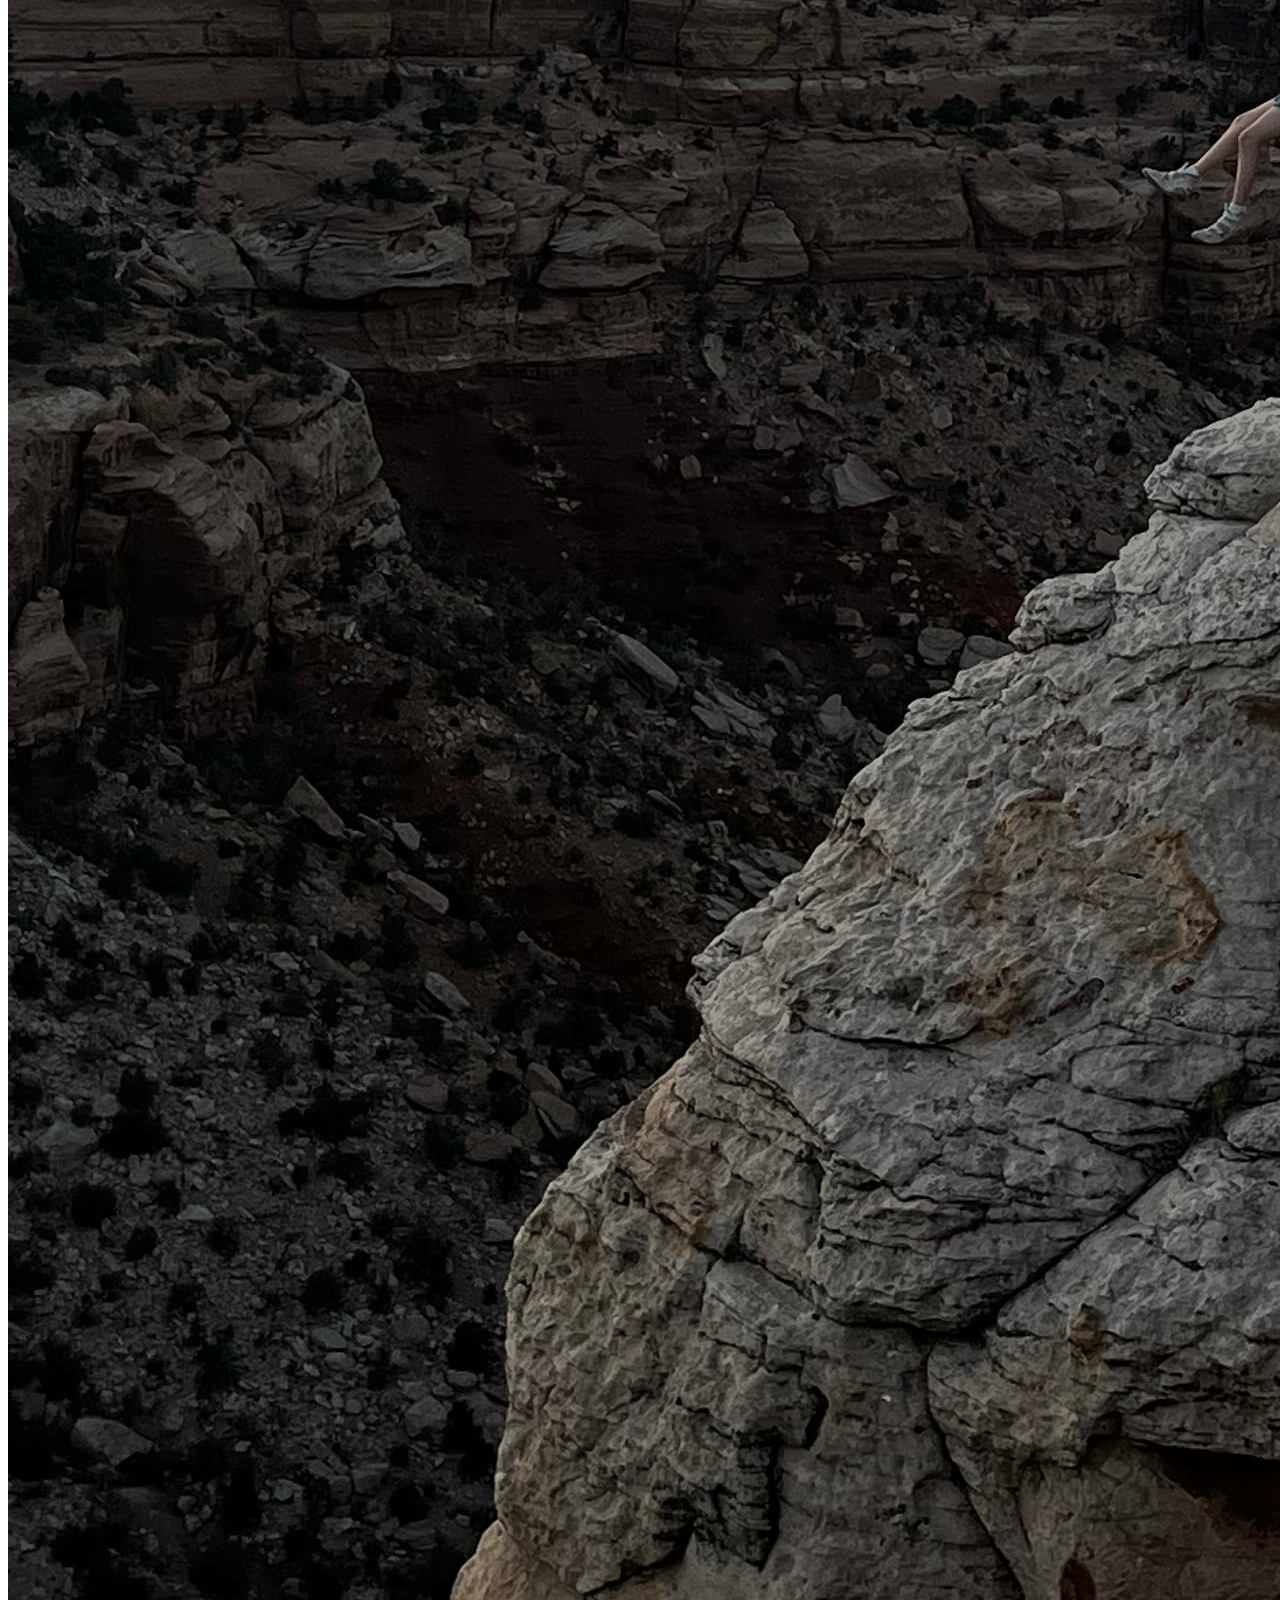
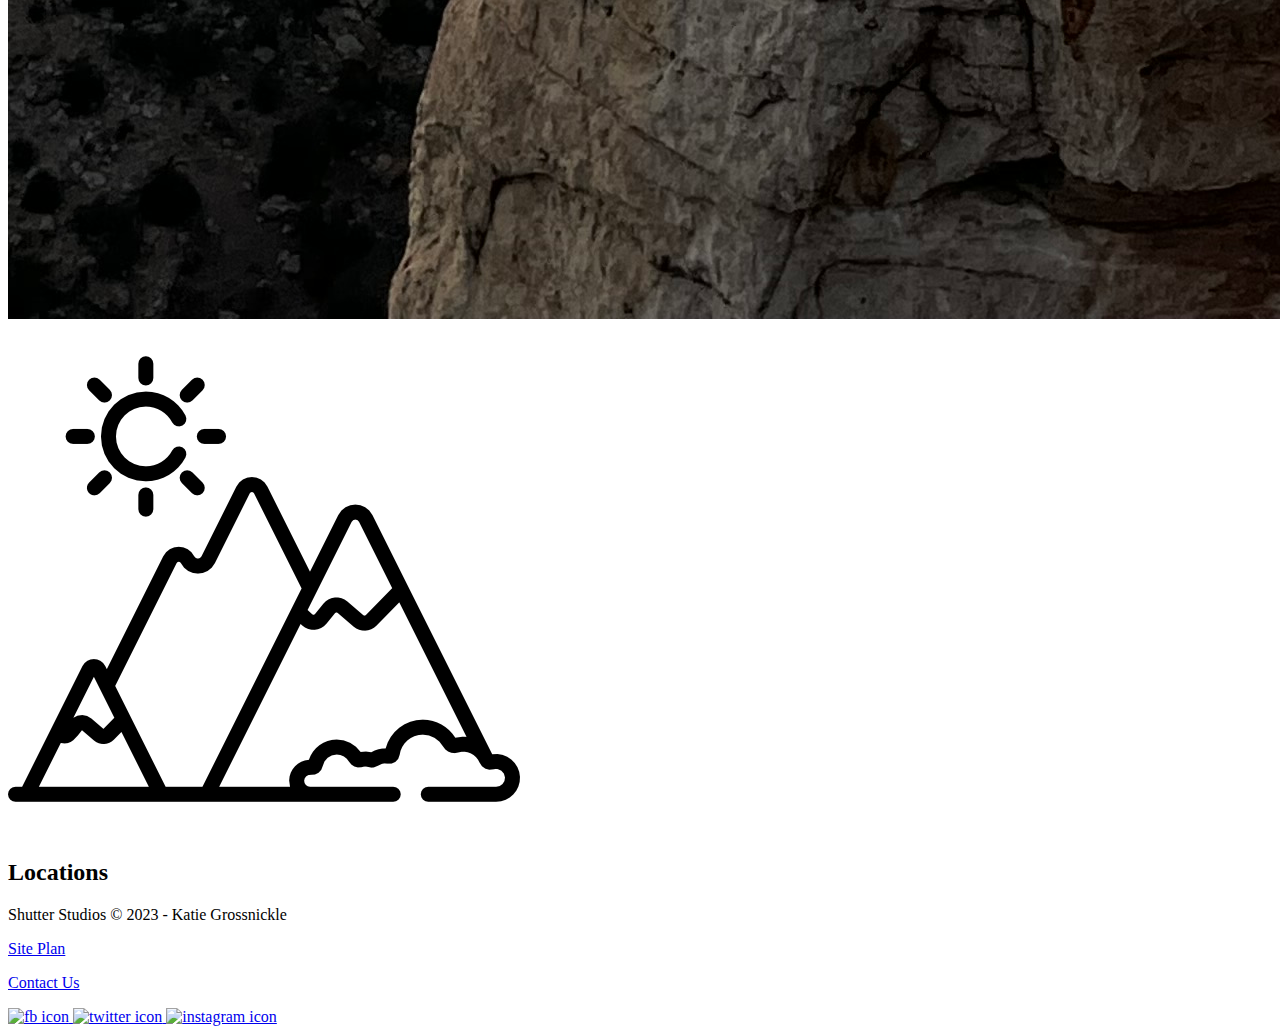
==== commit d6b998a3: "l" ====
--- a/index.html
+++ b/index.html
@@ -18,8 +18,8 @@
         <nav>
             <a href="index.html">Home</a>
             <a href="site-plan.html">Site Plan</a>
-            <a href="contactus.html">Contact Us</a>
-            <a href="#">Page 2</a>  
+            <a href="faq.html">FAQ</a>
+            <a href="gallery.html">Image Gallery</a>  
         </nav>
     </header>
     <div id="hero">
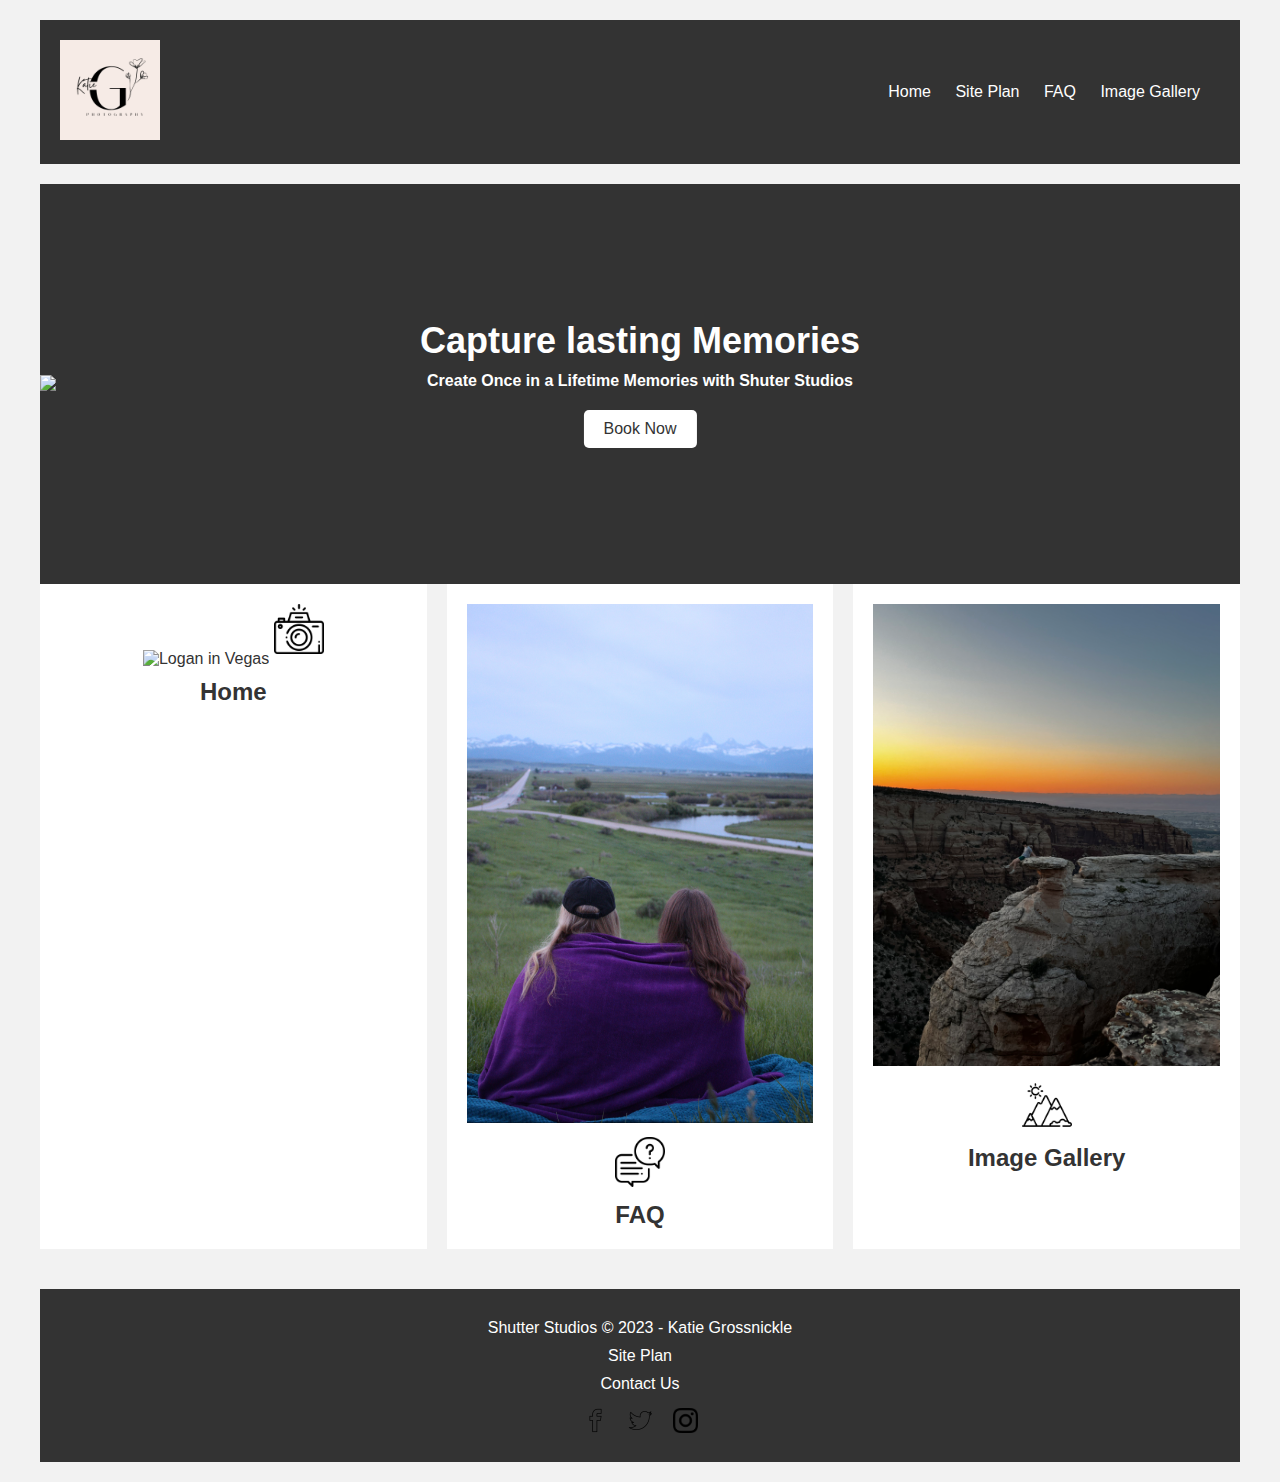
==== commit 01d2f652: "homepage" ====
--- a/index.html
+++ b/index.html
@@ -2,7 +2,7 @@
 <!DOCTYPE html>
 <html lang="en">
 <head>
-    <link rel="stylesheet" href="styles/style.css">
+    <link rel="stylesheet" href="styles/styles.css">
     <meta charset="UTF-8">
     <meta http-equiv="X-UA-Compatible" content="IE=edge">
     <meta name="viewport" content="width=device-width, initial-scale=1.0">
@@ -30,7 +30,7 @@
             <h1 class="home-title"> Capture lasting Memories</h1>
             <h4> Create Once in a Lifetime Memories with Shuter Studios </h4>
             <div class="button-box">
-                <a class="book" href="contactus.html">Book Now</a>  
+                <a class="book" href="https://forms.gle/bgoJg6B9vEMoat386">Book Now</a>  
              </div>
         </section>
     </div>
@@ -38,17 +38,22 @@
         <section class="Styles">
             <img class="card-img" src="images/logan2.JPG" alt="Logan in Vegas">
             <img class="icon" src="images/photography.png" alt="camera icon">
-            <h2> Rivers</h2>
+            <h2> Home </h2>
+
         </section>
         <section class="personal">
-            <img class="card-img" src="images/mephoto.jpeg" alt="me with camera">
-            <img class="icon" src="images/photographer.png" alt="photographer icon">
-            <h2>Get to know me</h2>
+            <img class="card-img" src="images/IMG-1042.jpg" alt="maddy and alia back">
+            <a href="faq.html">
+                <img class="icon" src="images/conversation.png" alt="faq icon">
+            </a>
+            <h2>FAQ</h2> 
         </section>
         <section class="locations-card"> 
             <img class="card-img" src="images/IMG-0906.jpg" alt="colorado rocks">
-            <img class="icon" src="images/mountain.png" alt="mountain icon">
-            <h2>Locations</h2>
+            <a href="gallery.html">
+                <img class="icon" src="images/mountain.png" alt="mountain icon">
+            </a>
+            <h2>Image Gallery</h2>
         </section>
     </main>
     <footer>
@@ -57,13 +62,13 @@
         <p><a href="contactus.html">Contact Us</a></p>
         <div class="social">
             <a href="https://facebook.com">
-                <img src="images/facebook.png" alt="fb icon">
+                <img src="images/facebook-line-icon.png" alt="fb icon">
             </a>
             <a href="https://twitter.com">
-                <img src="images/twitter-sign.png" alt="twitter icon">
+                <img src="images/twitter-line-icon.png" alt="twitter icon">
             </a>
             <a href="https://instagram.com">
-                <img src="images/instagram.png" alt="instagram icon">
+                <img src="images/black-instagram-icon.png" alt="instagram icon">
             </a>
         </div>
     </footer>
--- a/styles/styles.css
+++ b/styles/styles.css
@@ -0,0 +1,323 @@
+@import url('https://https://fonts.google.com/share?selection.family=Julius%20Sans%20One%7CMarcellus.googleapis.com/css?family=IM+Fell+French+Canon+SC|Lato');
+
+body, h1, h2, h4, p {
+    margin: 0;
+    padding: 0;
+  }
+  
+  /* Home Page */
+  body {
+    font-family: Arial, sans-serif;
+    background-color: #f2f2f2;
+    color: #333;
+  }
+  
+  #content {
+    max-width: 960px;
+    margin: 0 auto;
+    padding: 20px;
+  }
+  
+ 
+  header {
+    display: flex;
+    align-items: center;
+    justify-content: space-between;
+    margin-bottom: 20px;
+  }
+  
+  #logo_link {
+    text-decoration: none;
+  }
+  
+  .logo {
+    width: 100px;
+    height: auto;
+  }
+  
+  nav a {
+    text-decoration: none;
+    color: #333;
+    margin-right: 10px;
+  }
+  
+  /* Hero */
+  #hero {
+    position: relative;
+    height: 400px;
+    background-color: #333;
+    overflow: hidden;
+  }
+  
+  #hero-box {
+    position: absolute;
+    top: 0;
+    bottom: 0;
+    left: 0;
+    right: 0;
+    display: flex;
+    align-items: center;
+    justify-content: center;
+  }
+  
+  #hero-img {
+    width: 100%;
+    height: auto;
+  }
+  
+  #hero-msg {
+    position: absolute;
+    top: 50%;
+    left: 50%;
+    transform: translate(-50%, -50%);
+    text-align: center;
+    color: #fff;
+  }
+  
+  .home-title {
+    font-size: 36px;
+    margin-bottom: 10px;
+  }
+  
+  .button-box {
+    margin-top: 20px;
+  }
+  
+  a.book {
+    display: inline-block;
+    padding: 10px 20px;
+    background-color: #fff;
+    color: #333;
+    text-decoration: none;
+    border-radius: 5px;
+  }
+  
+  /* Main*/
+  .home-grid {
+    display: grid;
+    grid-template-columns: repeat(3, 1fr);
+    grid-gap: 20px;
+    margin-bottom: 40px;
+  }
+  
+  section.Styles, section.personal, section.locations-card {
+    background-color: #fff;
+    padding: 20px;
+    text-align: center;
+  }
+  
+  .card-img {
+    width: 100%;
+    height: auto;
+    margin-bottom: 10px;
+  }
+  
+  .icon {
+    width: 50px;
+    height: auto;
+    margin-bottom: 10px;
+  }
+  
+  /* Footer */
+  footer {
+    text-align: center;
+    background-color: #333;
+    color: #fff;
+    padding: 20px;
+  }
+  
+  footer p, footer a {
+    color: #fff;
+    margin: 5px;
+  }
+  
+  .social img {
+    width: 25px;
+    height: auto;
+    margin: 5px;
+  }
+  
+  
+
+  /* Global Styles */
+
+body {
+    font-family: Arial, sans-serif;
+    margin: 0;
+    padding: 0;
+  }
+  
+  .container {
+    display: flex;
+    align-items: center;
+    justify-content: space-between;
+    margin-bottom: 30px;
+  }
+  
+  .image {
+    max-width: 50%;
+    height: auto;
+  }
+  
+  .textbox {
+    max-width: 45%;
+    padding: 20px;
+  }
+  
+  h1 {
+    text-align: center;
+  }
+  
+  h3 {
+    margin-top: 0;
+  }
+  
+  /* Header Styles */
+  
+  header {
+    background-color: #333;
+    color: #fff;
+    padding: 20px;
+    display: flex;
+    align-items: center;
+    justify-content: space-between;
+  }
+  
+  #logo_link {
+    text-decoration: none;
+    color: #fff;
+  }
+  
+  .logo {
+    max-width: 150px;
+    height: auto;
+  }
+  
+  nav a {
+    color: #fff;
+    text-decoration: none;
+    margin-right: 20px;
+  }
+  
+  /* Frequently Asked Questions Section Styles */
+  
+  #content {
+    max-width: 1200px;
+    margin: 0 auto;
+    padding: 20px;
+  }
+  
+  .textbox p {
+    margin-bottom: 10px;
+  }
+  
+  /* Responsive Styles */
+  
+  @media (max-width: 768px) {
+    .container {
+      flex-direction: column;
+      text-align: center;
+    }
+  
+    .image {
+      max-width: 100%;
+      margin-bottom: 20px;
+    }
+  
+    .textbox {
+      max-width: 100%;
+    }
+  }
+  
+/* Image gallery */
+
+body {
+    font-family: Arial, sans-serif;
+    margin: 0;
+    padding: 0;
+  }
+  
+  #content {
+    max-width: 1200px;
+    margin: 0 auto;
+    padding: 20px;
+  }
+  
+  header {
+    background-color: #333;
+    color: #fff;
+    padding: 20px;
+    display: flex;
+    align-items: center;
+    justify-content: space-between;
+  }
+  
+  #logo_link {
+    text-decoration: none;
+    color: #fff;
+  }
+  
+  .logo {
+    max-width: 150px;
+    height: auto;
+  }
+  
+  nav a {
+    color: #fff;
+    text-decoration: none;
+    margin-right: 20px;
+  }
+  
+  .image-gallery {
+    display: grid;
+    grid-template-columns: repeat(4, 1fr);
+    grid-gap: 20px;
+    margin-top: 20px;
+  }
+  
+  .image-gallery img {
+    width: 100%;
+    height: auto;
+    display: block;
+    border-radius: 5px;
+  }
+  
+  footer {
+    background-color: #333;
+    color: #fff;
+    padding: 20px;
+    text-align: center;
+  }
+  
+  footer p,
+  footer a {
+    margin: 10px 0;
+    color: #fff;
+    text-decoration: none;
+  }
+  
+  .social {
+    display: flex;
+    justify-content: center;
+  }
+  
+  .social a {
+    margin: 0 5px;
+  }
+  
+  /* Responsive Styles */
+  
+  @media (max-width: 768px) {
+    .image-gallery {
+      grid-template-columns: repeat(2, 1fr);
+    }
+  }
+  
+  @media (max-width: 480px) {
+    .image-gallery {
+      grid-template-columns: repeat(1, 1fr);
+    }
+  }
+  
+  
+  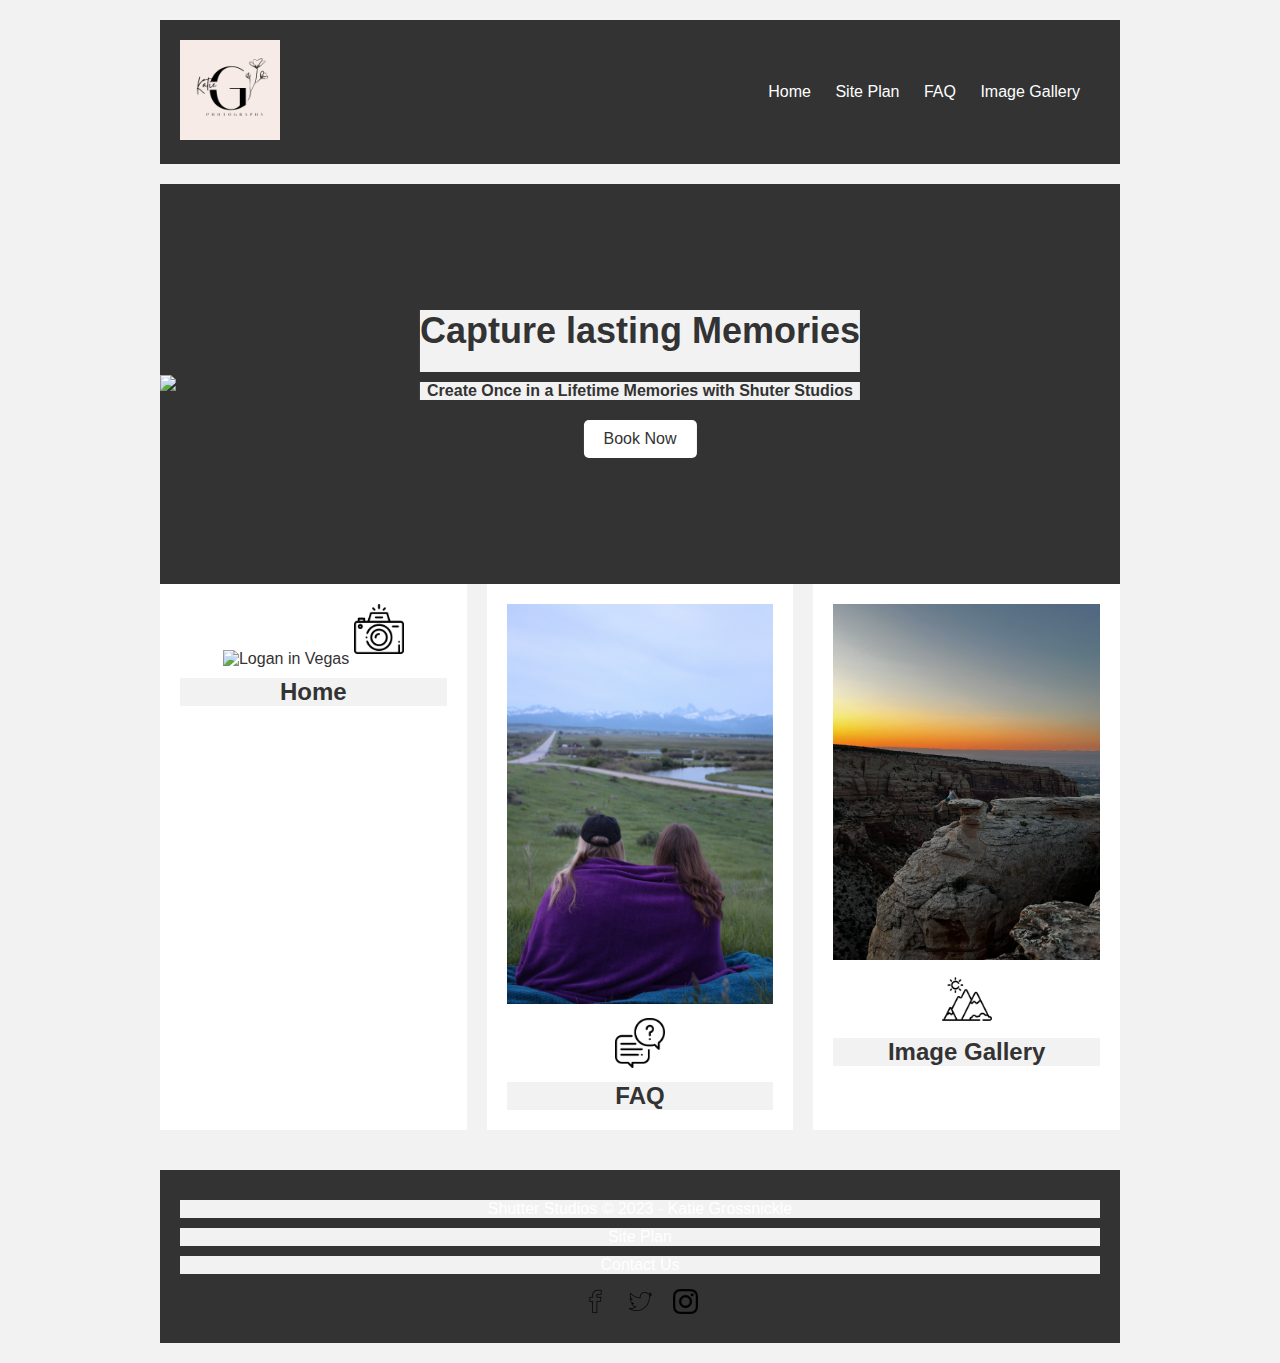
==== commit 6a534663: "slides" ====
--- a/index.html
+++ b/index.html
@@ -9,7 +9,7 @@
     <title>Shutter Studios| Home</title>
 </head>
 <body>
-    <div id="content">
+    <div id="home-content">
     
     <header>
         <a id="logo_link" href="index.html">
--- a/styles/styles.css
+++ b/styles/styles.css
@@ -1,18 +1,16 @@
-@import url('https://https://fonts.google.com/share?selection.family=Julius%20Sans%20One%7CMarcellus.googleapis.com/css?family=IM+Fell+French+Canon+SC|Lato');
+@import url('https://fonts.google.com/share?selection.family=Julius%20Sans%20One%7CMarcellus.googleapis.com/css?family=IM+Fell+French+Canon+SC|Lato');
 
 body, h1, h2, h4, p {
     margin: 0;
     padding: 0;
-  }
-  
-  /* Home Page */
-  body {
     font-family: Arial, sans-serif;
     background-color: #f2f2f2;
     color: #333;
   }
   
-  #content {
+  /* Home Page */
+  
+  #home-content {
     max-width: 960px;
     margin: 0 auto;
     padding: 20px;
@@ -140,12 +138,6 @@
   
 
   /* Global Styles */
-
-body {
-    font-family: Arial, sans-serif;
-    margin: 0;
-    padding: 0;
-  }
   
   .container {
     display: flex;
@@ -166,6 +158,7 @@
   
   h1 {
     text-align: center;
+    padding-bottom: 20px;
   }
   
   h3 {
@@ -201,7 +194,7 @@
   
   /* Frequently Asked Questions Section Styles */
   
-  #content {
+  #faq-content {
     max-width: 1200px;
     margin: 0 auto;
     padding: 20px;
@@ -229,19 +222,7 @@
     }
   }
   
-/* Image gallery */
-
-body {
-    font-family: Arial, sans-serif;
-    margin: 0;
-    padding: 0;
-  }
-  
-  #content {
-    max-width: 1200px;
-    margin: 0 auto;
-    padding: 20px;
-  }
+/* FAQ */
   
   header {
     background-color: #333;
@@ -272,7 +253,7 @@
     display: grid;
     grid-template-columns: repeat(4, 1fr);
     grid-gap: 20px;
-    margin-top: 20px;
+    margin-top: 30px;
   }
   
   .image-gallery img {
@@ -304,8 +285,103 @@
   .social a {
     margin: 0 5px;
   }
-  
-  /* Responsive Styles */
+
+ 
+
+.image:hover{
+  opacity: 0.6;
+}
+
+/* Image Gallery */
+
+.galimg{
+  vertical-align: middle;
+  width: 100%;
+}
+/* Position the image container (needed to position the left and right arrows) */
+.container {
+  position: relative;
+  width: 50%;
+}
+
+/* Hide the images by default */
+.mySlides {
+  display: none;
+}
+
+/* Add a pointer when hovering over the thumbnail images */
+.cursor {
+  cursor: pointer;
+}
+
+/* Next & previous buttons */
+.prev,
+.next {
+  cursor: pointer;
+  position: absolute;
+  top: 40%;
+  width: auto;
+  padding: 16px;
+  margin-top: -50px;
+  color: white;
+  font-weight: bold;
+  font-size: 20px;
+  border-radius: 0 3px 3px 0;
+  user-select: none;
+  -webkit-user-select: none;
+}
+
+/* Position the "next button" to the right */
+.next {
+  right: 0;
+  border-radius: 3px 0 0 3px;
+}
+
+/* On hover, add a black background color with a little bit see-through */
+.prev:hover,
+.next:hover {
+  background-color: rgba(0, 0, 0, 0.8);
+}
+
+/* Number text (1/3 etc) */
+.numbertext {
+  color: #f2f2f2;
+  font-size: 12px;
+  padding: 8px 12px;
+  position: absolute;
+  top: 0;
+}
+
+/* Container for image text */
+.caption-container {
+  text-align: center;
+  background-color: #222;
+  padding: 2px 16px;
+  color: white;
+}
+
+.row:after {
+  content: "";
+  display: table;
+  clear: both;
+}
+
+/* Six columns side by side */
+.column {
+  float: left;
+  width: 16.66%;
+}
+
+/* Add a transparency effect for thumnbail images */
+.demo {
+  opacity: 0.6;
+}
+
+.active,
+.demo:hover {
+  opacity: 1;
+}
+
   
   @media (max-width: 768px) {
     .image-gallery {
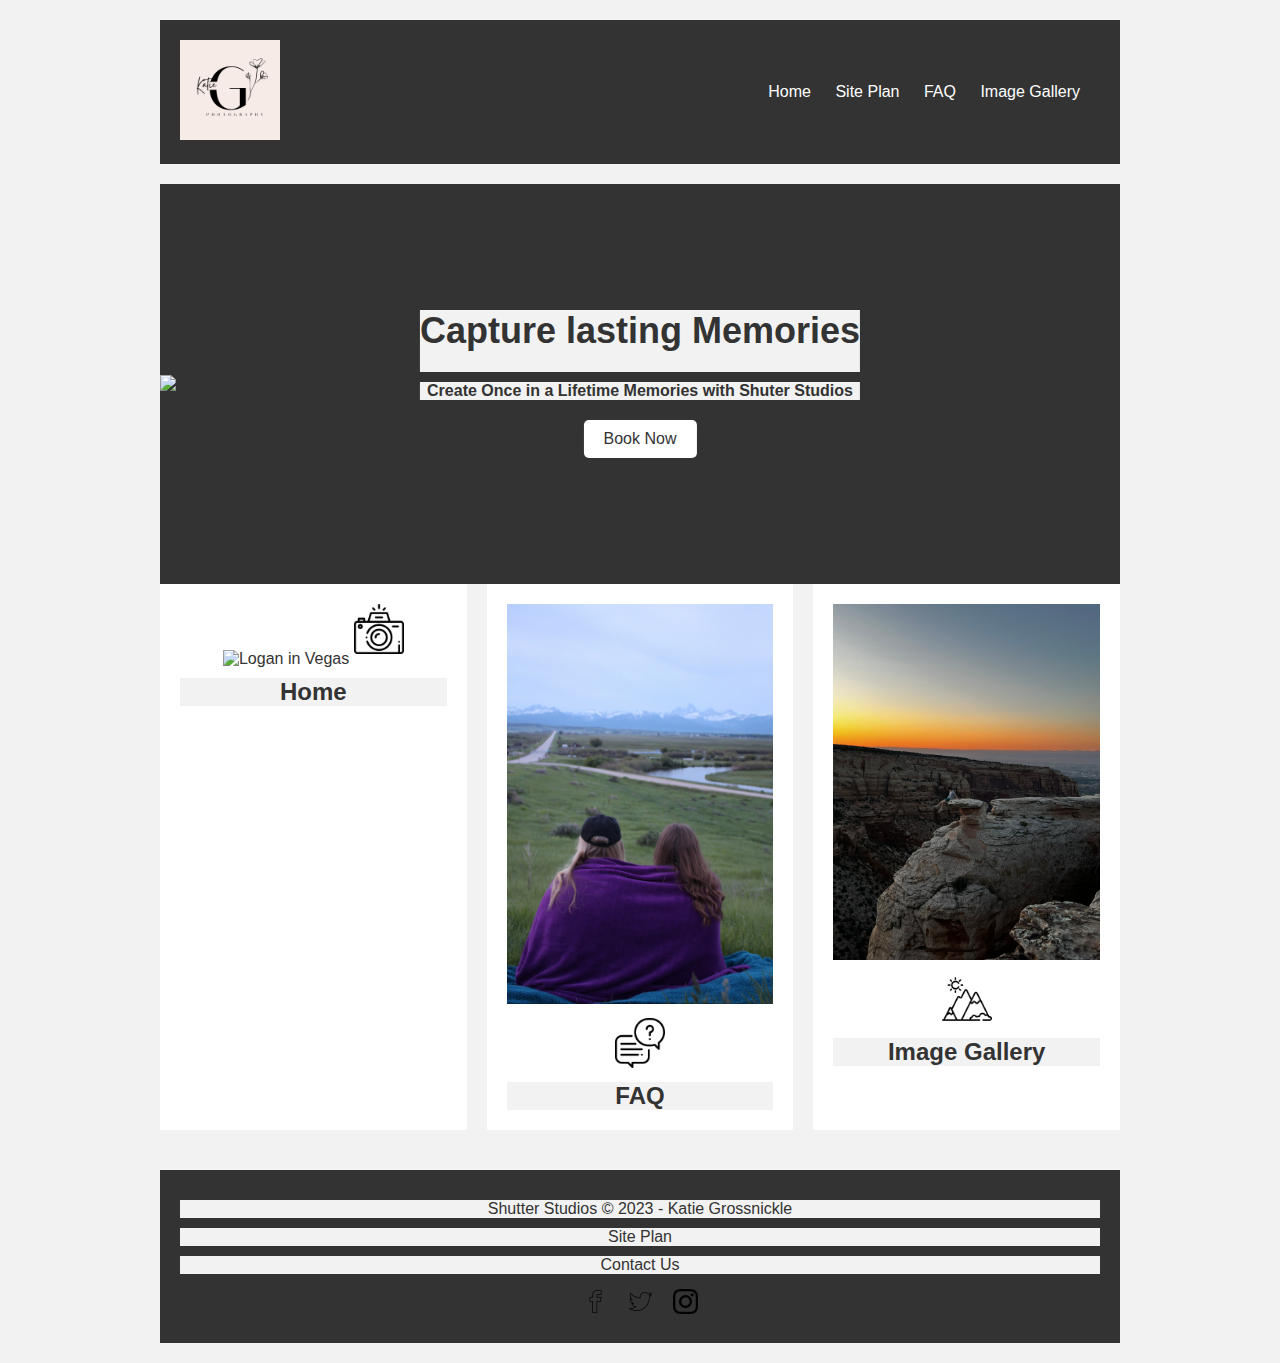
==== commit 46630b0f: "final draft" ====
--- a/index.html
+++ b/index.html
@@ -50,7 +50,7 @@
         </section>
         <section class="locations-card"> 
             <img class="card-img" src="images/IMG-0906.jpg" alt="colorado rocks">
-            <a href="gallery.html">
+            <a href="test.html">
                 <img class="icon" src="images/mountain.png" alt="mountain icon">
             </a>
             <h2>Image Gallery</h2>
--- a/styles/styles.css
+++ b/styles/styles.css
@@ -273,7 +273,7 @@
   footer p,
   footer a {
     margin: 10px 0;
-    color: #fff;
+    color: #333;
     text-decoration: none;
   }
   
@@ -293,6 +293,7 @@
 }
 
 /* Image Gallery */
+
 
 .galimg{
   vertical-align: middle;
@@ -302,6 +303,7 @@
 .container {
   position: relative;
   width: 50%;
+  flex-direction: column;
 }
 
 /* Hide the images by default */
@@ -323,7 +325,7 @@
   width: auto;
   padding: 16px;
   margin-top: -50px;
-  color: white;
+  color: #fff;
   font-weight: bold;
   font-size: 20px;
   border-radius: 0 3px 3px 0;
@@ -340,12 +342,12 @@
 /* On hover, add a black background color with a little bit see-through */
 .prev:hover,
 .next:hover {
-  background-color: rgba(0, 0, 0, 0.8);
+  background-color: #333(0, 0, 0, 0.8);
 }
 
 /* Number text (1/3 etc) */
 .numbertext {
-  color: #f2f2f2;
+  color: #333;
   font-size: 12px;
   padding: 8px 12px;
   position: absolute;
@@ -355,9 +357,9 @@
 /* Container for image text */
 .caption-container {
   text-align: center;
-  background-color: #222;
+  background-color: #fff;
   padding: 2px 16px;
-  color: white;
+  color: #333;
 }
 
 .row:after {
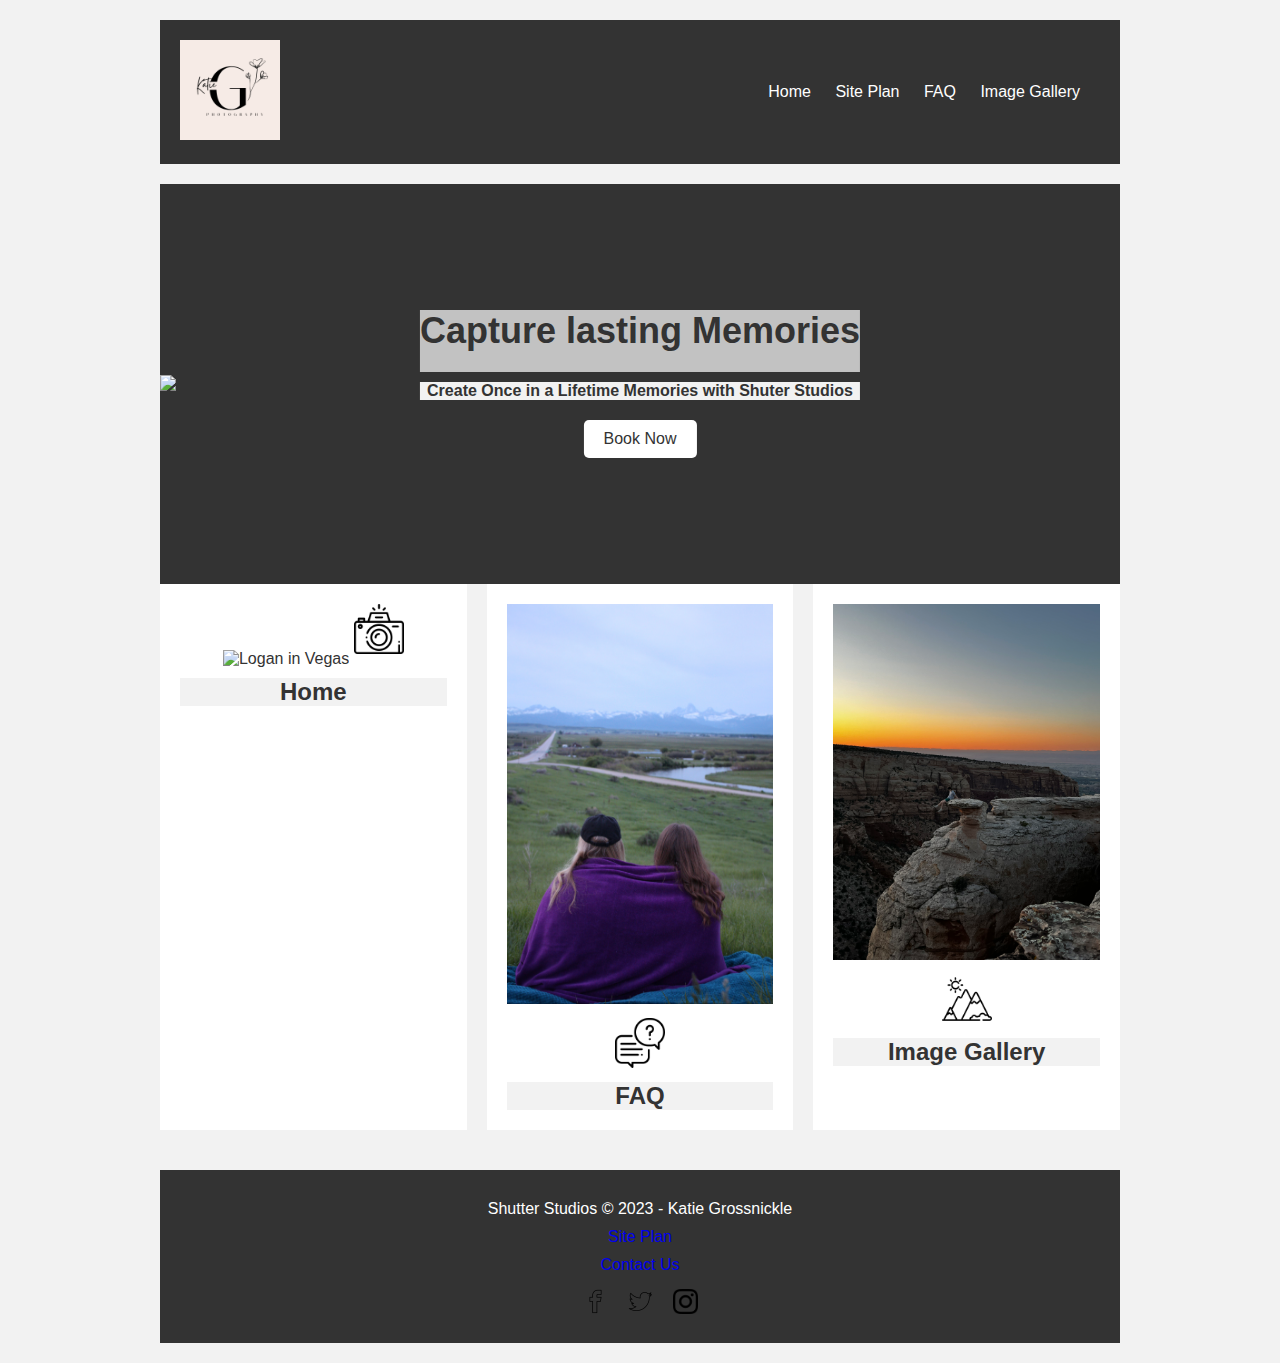
==== commit fdf8c1bd: "FINAL" ====
--- a/index.html
+++ b/index.html
@@ -50,7 +50,7 @@
         </section>
         <section class="locations-card"> 
             <img class="card-img" src="images/IMG-0906.jpg" alt="colorado rocks">
-            <a href="test.html">
+            <a href="gallery.html">
                 <img class="icon" src="images/mountain.png" alt="mountain icon">
             </a>
             <h2>Image Gallery</h2>
--- a/styles/styles.css
+++ b/styles/styles.css
@@ -1,6 +1,6 @@
 @import url('https://fonts.google.com/share?selection.family=Julius%20Sans%20One%7CMarcellus.googleapis.com/css?family=IM+Fell+French+Canon+SC|Lato');
 
-body, h1, h2, h4, p {
+body, h1, h2, h4 {
     margin: 0;
     padding: 0;
     font-family: Arial, sans-serif;
@@ -75,6 +75,7 @@
   .home-title {
     font-size: 36px;
     margin-bottom: 10px;
+    opacity:75%
   }
   
   .button-box {
@@ -125,7 +126,6 @@
   }
   
   footer p, footer a {
-    color: #fff;
     margin: 5px;
   }
   
@@ -198,6 +198,7 @@
     max-width: 1200px;
     margin: 0 auto;
     padding: 20px;
+    
   }
   
   .textbox p {
@@ -249,31 +250,56 @@
     margin-right: 20px;
   }
   
-  .image-gallery {
+  .faq_grid {
     display: grid;
     grid-template-columns: repeat(4, 1fr);
     grid-gap: 20px;
     margin-top: 30px;
   }
   
-  .image-gallery img {
+.faq_grid img {
     width: 100%;
     height: auto;
     display: block;
     border-radius: 5px;
   }
+
+  .container1 {
+    grid-column: 1/2;
+    display: grid;
+    grid-template-columns: 1fr 1fr;
+  }
+
+  .container1 img{
+    width: 100%;
+    grid-column: 1/2;
+  }
+
+  .container1 .textbox {
+    grid-column: 2/3;
+  }
+
+    .container2 {
+    grid-column: 2/3;
+    grid-row: 2;
+  }
+  .container3 {
+    grid-column: 3/4;
+    grid-row: 3;
+  }
   
   footer {
     background-color: #333;
-    color: #fff;
+    /* color: #fff; */
     padding: 20px;
     text-align: center;
+    opacity: 3;
   }
   
   footer p,
   footer a {
     margin: 10px 0;
-    color: #333;
+    /* color: #333; */
     text-decoration: none;
   }
   
@@ -317,6 +343,7 @@
 }
 
 /* Next & previous buttons */
+
 .prev,
 .next {
   cursor: pointer;
@@ -333,6 +360,9 @@
   -webkit-user-select: none;
 }
 
+.prev{
+  left:0;
+}
 /* Position the "next button" to the right */
 .next {
   right: 0;
@@ -342,7 +372,7 @@
 /* On hover, add a black background color with a little bit see-through */
 .prev:hover,
 .next:hover {
-  background-color: #333(0, 0, 0, 0.8);
+  background-color: #333;
 }
 
 /* Number text (1/3 etc) */
@@ -357,7 +387,6 @@
 /* Container for image text */
 .caption-container {
   text-align: center;
-  background-color: #fff;
   padding: 2px 16px;
   color: #333;
 }
